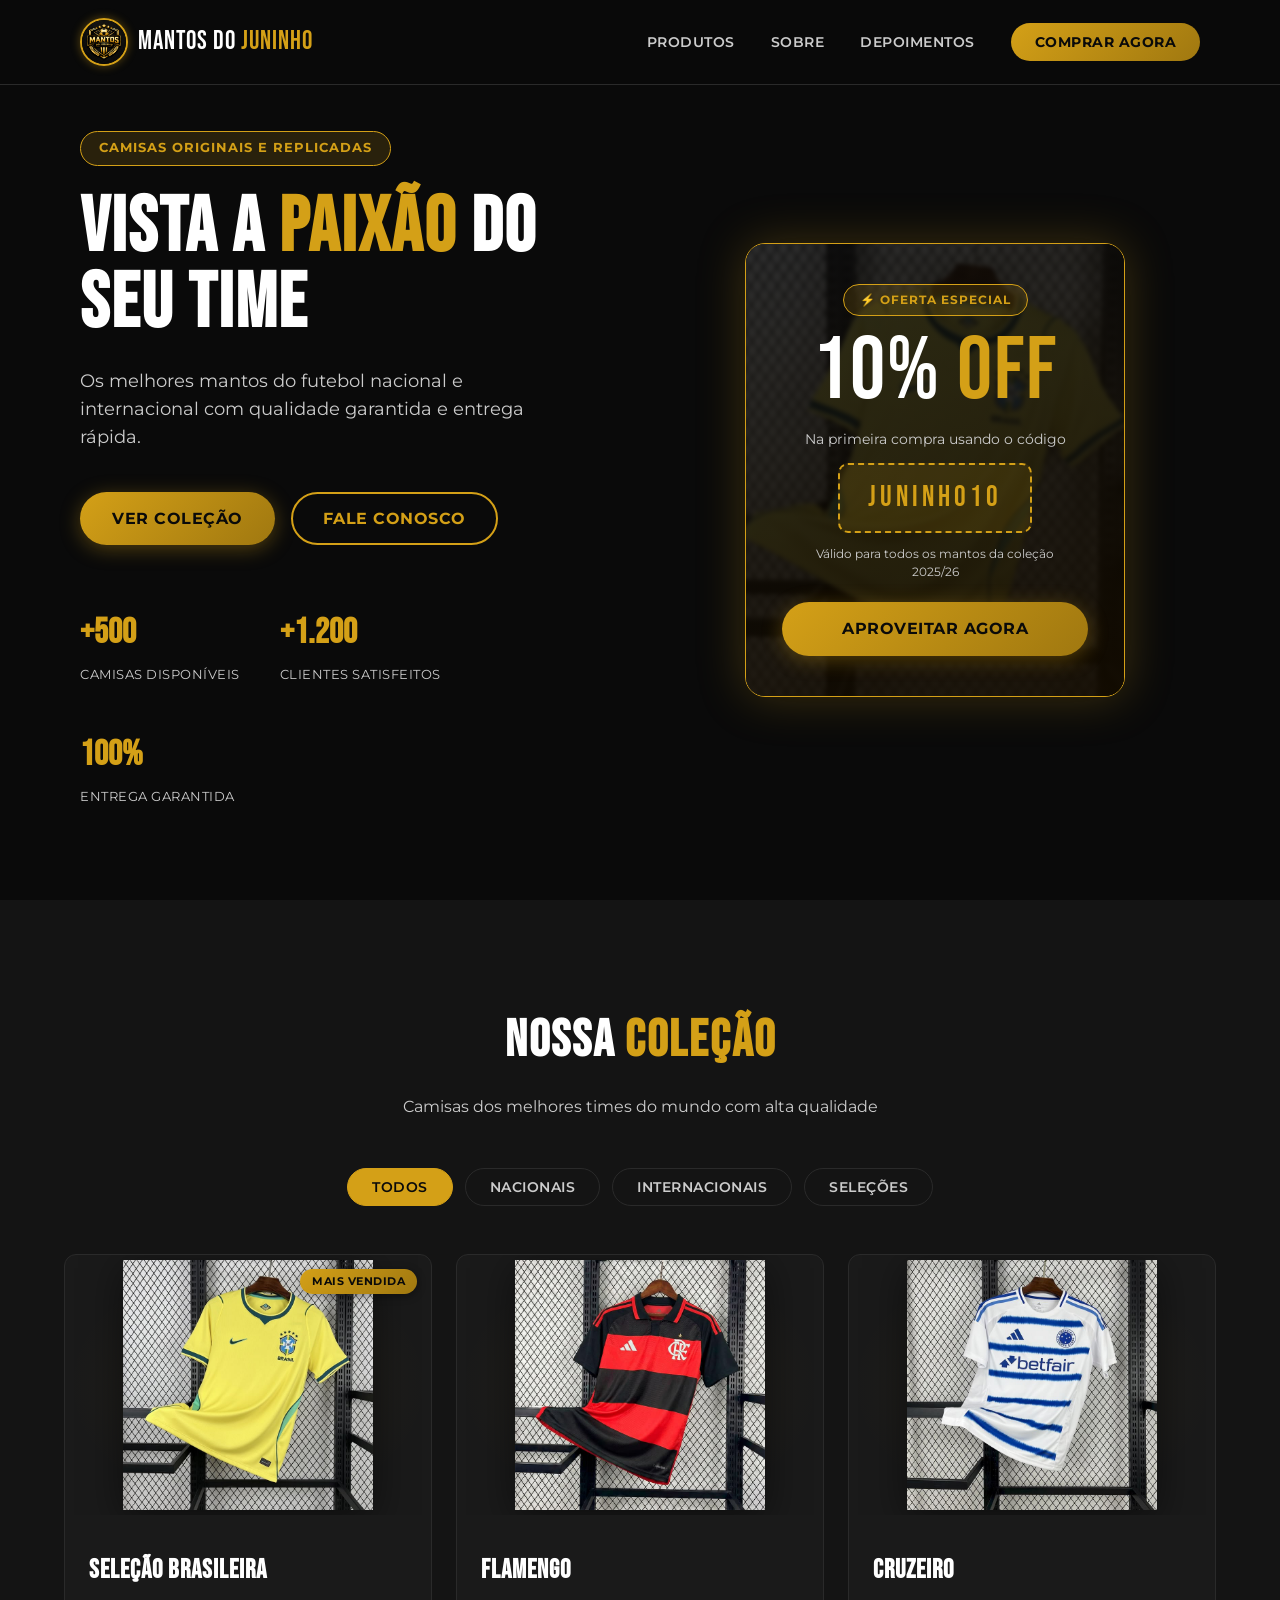
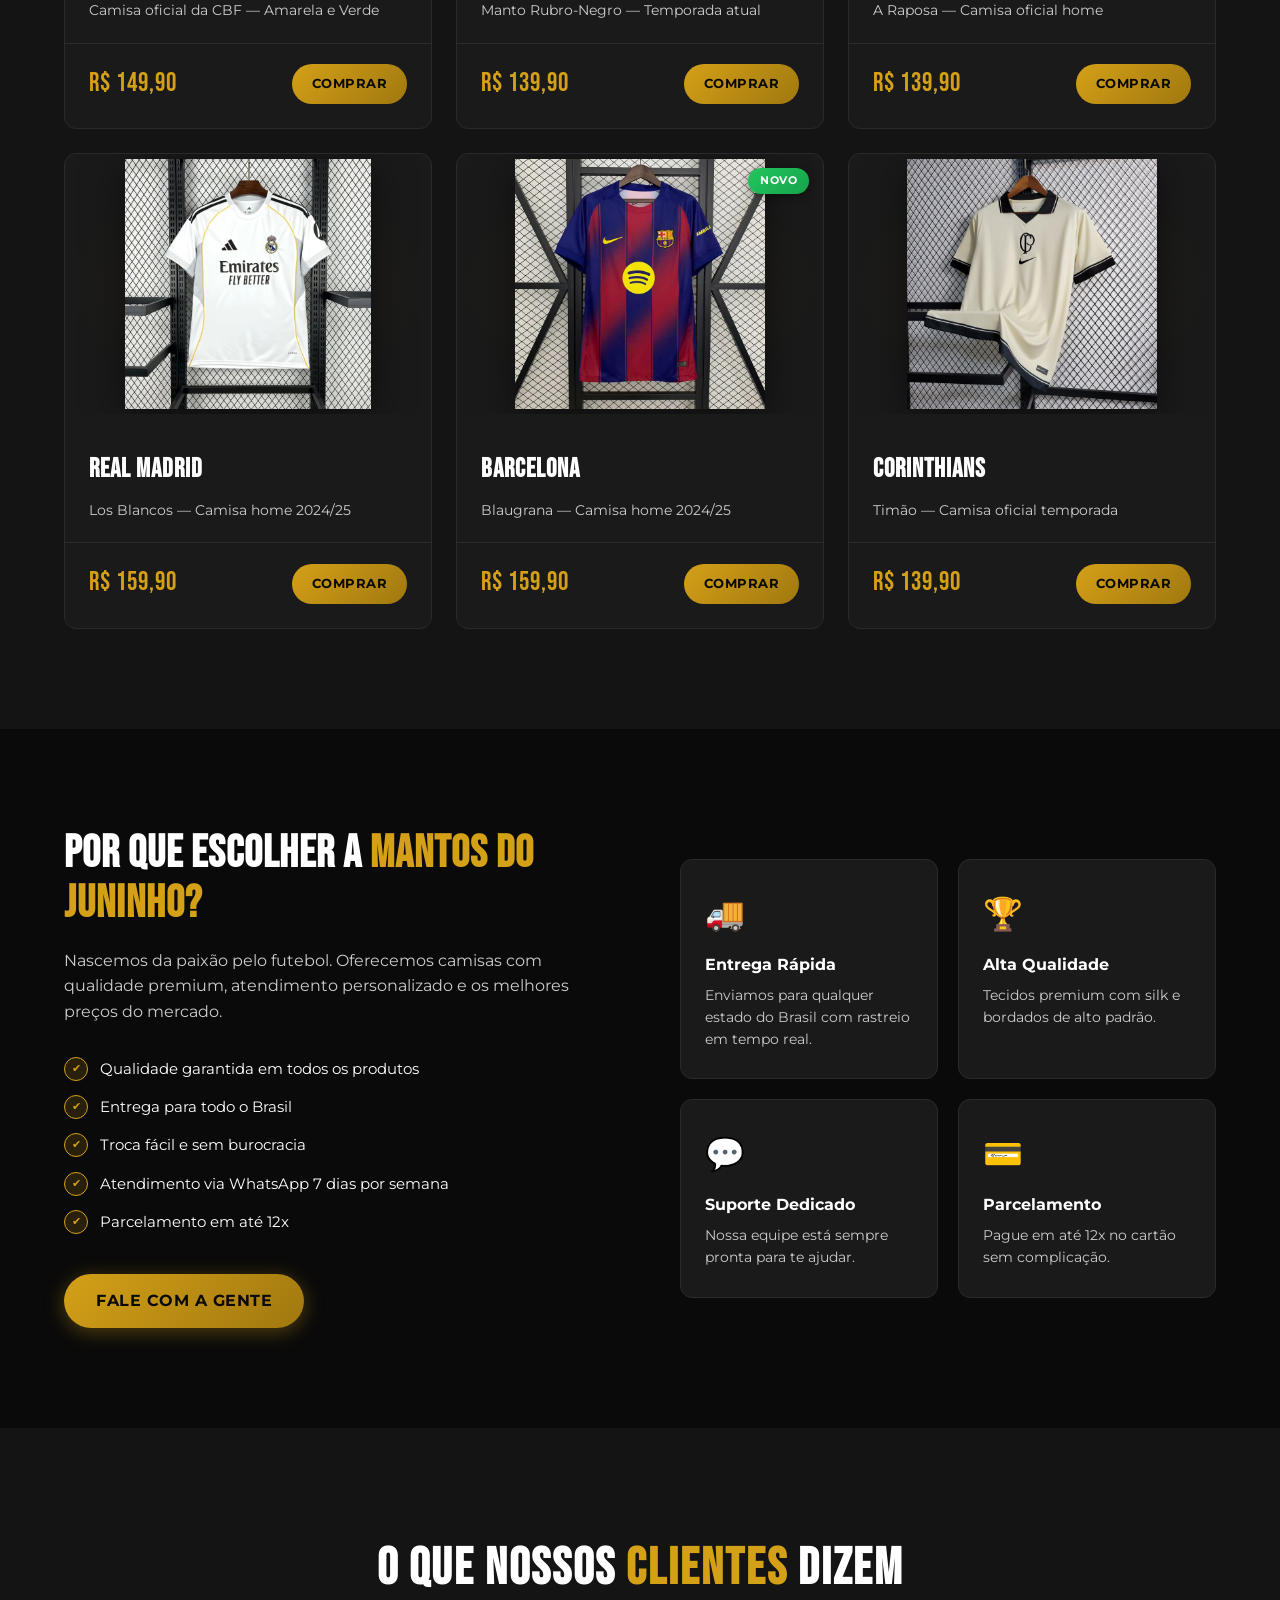
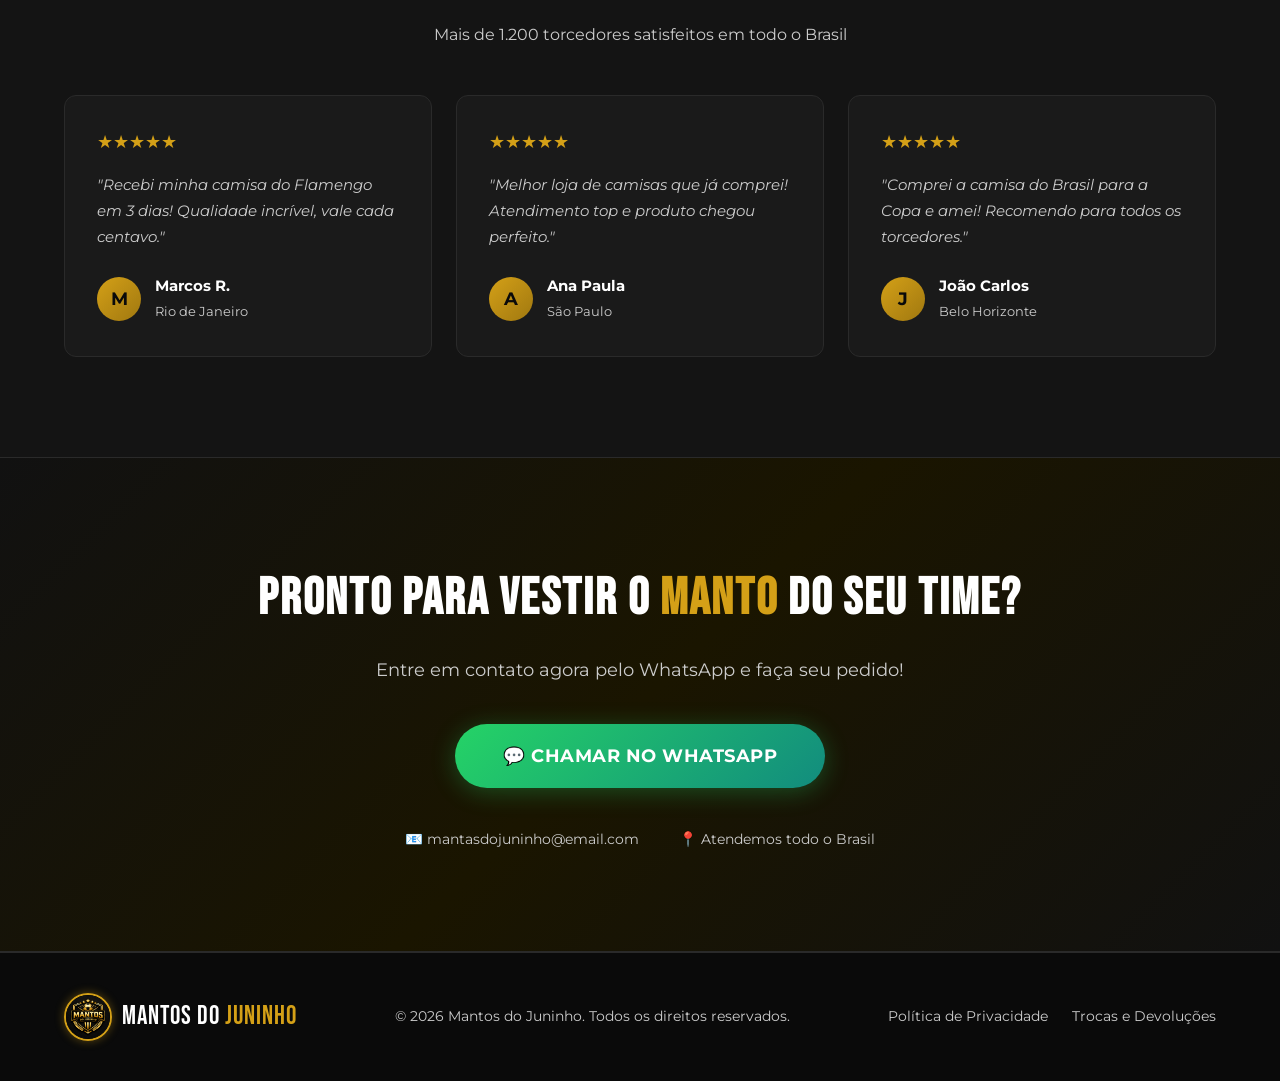
==== index.html @ 51d02c4b "Lançamento inicial — Landing page Mantos do Juninho Página completa com hero, galeria de camisas com" ====
<!DOCTYPE html>
<html lang="pt-BR">
<head>
  <meta charset="UTF-8" />
  <meta name="viewport" content="width=device-width, initial-scale=1.0" />
  <title>Mantos do Juninho | Camisas de Time</title>
  <link rel="icon" type="image/jpeg" href="logo.png" />
  <link rel="stylesheet" href="styles.css" />
  <link href="https://fonts.googleapis.com/css2?family=Bebas+Neue&family=Montserrat:wght@400;600;700&display=swap" rel="stylesheet" />
</head>
<body>

  <!-- HEADER -->
  <header>
    <nav class="navbar">
      <div class="logo">
        <img src="logo.png" alt="Mantos do Juninho" class="logo-img" />
        <span class="logo-text">Mantos do <span class="gold">Juninho</span></span>
      </div>
      <ul class="nav-links">
        <li><a href="#produtos">Produtos</a></li>
        <li><a href="#sobre">Sobre</a></li>
        <li><a href="#depoimentos">Depoimentos</a></li>
        <li><a href="#contato" class="btn-nav">Comprar Agora</a></li>
      </ul>
      <button class="menu-toggle" id="menuToggle">&#9776;</button>
    </nav>
  </header>

  <!-- HERO -->
  <section class="hero">
    <div class="hero-content">
      <p class="hero-tag">Camisas Originais e Replicadas</p>
      <h1>Vista a <span class="gold">Paixão</span> do seu Time</h1>
      <p class="hero-sub">Os melhores mantos do futebol nacional e internacional com qualidade garantida e entrega rápida.</p>
      <div class="hero-btns">
        <a href="#produtos" class="btn-primary">Ver Coleção</a>
        <a href="#contato" class="btn-secondary">Fale Conosco</a>
      </div>
      <div class="hero-stats">
        <div class="stat">
          <strong>+500</strong>
          <span>Camisas Disponíveis</span>
        </div>
        <div class="stat">
          <strong>+1.200</strong>
          <span>Clientes Satisfeitos</span>
        </div>
        <div class="stat">
          <strong>100%</strong>
          <span>Entrega Garantida</span>
        </div>
      </div>
    </div>
    <div class="hero-image">
      <div class="promo-banner">
        <div class="promo-bg" style="background-image: url('camisas/brasil.jpg');"></div>
        <div class="promo-overlay"></div>
        <div class="promo-content">
          <span class="promo-tag">⚡ Oferta Especial</span>
          <div class="promo-desconto">10% <span>OFF</span></div>
          <p class="promo-desc">Na primeira compra usando o código</p>
          <div class="promo-codigo">JUNINHO10</div>
          <p class="promo-validade">Válido para todos os mantos da coleção 2025/26</p>
          <a href="#contato" class="btn-primary promo-btn">Aproveitar Agora</a>
        </div>
      </div>
    </div>
  </section>

  <!-- PRODUTOS -->
  <section class="produtos" id="produtos">
    <div class="container">
      <div class="section-header">
        <h2>Nossa <span class="gold">Coleção</span></h2>
        <p>Camisas dos melhores times do mundo com alta qualidade</p>
      </div>
      <div class="filtros">
        <button class="filtro active" data-filtro="todos">Todos</button>
        <button class="filtro" data-filtro="nacional">Nacionais</button>
        <button class="filtro" data-filtro="internacional">Internacionais</button>
        <button class="filtro" data-filtro="selecao">Seleções</button>
      </div>
      <div class="produtos-grid">

        <div class="produto-card" data-categoria="selecao">
          <div class="produto-badge">Mais Vendida</div>
          <div class="produto-img"><img src="camisas/brasil.jpg" alt="Camisa Brasil" /></div>
          <h3>Seleção Brasileira</h3>
          <p>Camisa oficial da CBF — Amarela e Verde</p>
          <div class="produto-footer">
            <span class="preco">R$ 149,90</span>
            <a href="#contato" class="btn-comprar">Comprar</a>
          </div>
        </div>

        <div class="produto-card" data-categoria="nacional">
          <div class="produto-img"><img src="camisas/flamengo.jpg" alt="Camisa Flamengo" /></div>
          <h3>Flamengo</h3>
          <p>Manto Rubro-Negro — Temporada atual</p>
          <div class="produto-footer">
            <span class="preco">R$ 139,90</span>
            <a href="#contato" class="btn-comprar">Comprar</a>
          </div>
        </div>

        <div class="produto-card" data-categoria="nacional">
          <div class="produto-img"><img src="camisas/cruzeiro.jpg" alt="Camisa Cruzeiro" /></div>
          <h3>Cruzeiro</h3>
          <p>A Raposa — Camisa oficial home</p>
          <div class="produto-footer">
            <span class="preco">R$ 139,90</span>
            <a href="#contato" class="btn-comprar">Comprar</a>
          </div>
        </div>

        <div class="produto-card" data-categoria="internacional">
          <div class="produto-img"><img src="camisas/realmadrid.jpg" alt="Camisa Real Madrid" /></div>
          <h3>Real Madrid</h3>
          <p>Los Blancos — Camisa home 2024/25</p>
          <div class="produto-footer">
            <span class="preco">R$ 159,90</span>
            <a href="#contato" class="btn-comprar">Comprar</a>
          </div>
        </div>

        <div class="produto-card" data-categoria="internacional">
          <div class="produto-badge novo">Novo</div>
          <div class="produto-img"><img src="camisas/barcelona.jpg" alt="Camisa Barcelona" /></div>
          <h3>Barcelona</h3>
          <p>Blaugrana — Camisa home 2024/25</p>
          <div class="produto-footer">
            <span class="preco">R$ 159,90</span>
            <a href="#contato" class="btn-comprar">Comprar</a>
          </div>
        </div>

        <div class="produto-card" data-categoria="nacional">
          <div class="produto-img"><img src="camisas/corinthians.jpg" alt="Camisa Corinthians" /></div>
          <h3>Corinthians</h3>
          <p>Timão — Camisa oficial temporada</p>
          <div class="produto-footer">
            <span class="preco">R$ 139,90</span>
            <a href="#contato" class="btn-comprar">Comprar</a>
          </div>
        </div>

      </div>
    </div>
  </section>

  <!-- SOBRE -->
  <section class="sobre" id="sobre">
    <div class="container sobre-grid">
      <div class="sobre-texto">
        <h2>Por que escolher a <span class="gold">Mantos do Juninho?</span></h2>
        <p>Nascemos da paixão pelo futebol. Oferecemos camisas com qualidade premium, atendimento personalizado e os melhores preços do mercado.</p>
        <ul class="beneficios">
          <li><span class="check">✔</span> Qualidade garantida em todos os produtos</li>
          <li><span class="check">✔</span> Entrega para todo o Brasil</li>
          <li><span class="check">✔</span> Troca fácil e sem burocracia</li>
          <li><span class="check">✔</span> Atendimento via WhatsApp 7 dias por semana</li>
          <li><span class="check">✔</span> Parcelamento em até 12x</li>
        </ul>
        <a href="#contato" class="btn-primary">Fale com a gente</a>
      </div>
      <div class="sobre-cards">
        <div class="info-card">
          <div class="info-icon">🚚</div>
          <h4>Entrega Rápida</h4>
          <p>Enviamos para qualquer estado do Brasil com rastreio em tempo real.</p>
        </div>
        <div class="info-card">
          <div class="info-icon">🏆</div>
          <h4>Alta Qualidade</h4>
          <p>Tecidos premium com silk e bordados de alto padrão.</p>
        </div>
        <div class="info-card">
          <div class="info-icon">💬</div>
          <h4>Suporte Dedicado</h4>
          <p>Nossa equipe está sempre pronta para te ajudar.</p>
        </div>
        <div class="info-card">
          <div class="info-icon">💳</div>
          <h4>Parcelamento</h4>
          <p>Pague em até 12x no cartão sem complicação.</p>
        </div>
      </div>
    </div>
  </section>

  <!-- DEPOIMENTOS -->
  <section class="depoimentos" id="depoimentos">
    <div class="container">
      <div class="section-header">
        <h2>O que nossos <span class="gold">Clientes</span> dizem</h2>
        <p>Mais de 1.200 torcedores satisfeitos em todo o Brasil</p>
      </div>
      <div class="depoimentos-grid">
        <div class="depo-card">
          <div class="stars">★★★★★</div>
          <p>"Recebi minha camisa do Flamengo em 3 dias! Qualidade incrível, vale cada centavo."</p>
          <div class="depo-autor">
            <div class="avatar">M</div>
            <div>
              <strong>Marcos R.</strong>
              <span>Rio de Janeiro</span>
            </div>
          </div>
        </div>
        <div class="depo-card">
          <div class="stars">★★★★★</div>
          <p>"Melhor loja de camisas que já comprei! Atendimento top e produto chegou perfeito."</p>
          <div class="depo-autor">
            <div class="avatar">A</div>
            <div>
              <strong>Ana Paula</strong>
              <span>São Paulo</span>
            </div>
          </div>
        </div>
        <div class="depo-card">
          <div class="stars">★★★★★</div>
          <p>"Comprei a camisa do Brasil para a Copa e amei! Recomendo para todos os torcedores."</p>
          <div class="depo-autor">
            <div class="avatar">J</div>
            <div>
              <strong>João Carlos</strong>
              <span>Belo Horizonte</span>
            </div>
          </div>
        </div>
      </div>
    </div>
  </section>

  <!-- CONTATO / CTA -->
  <section class="contato" id="contato">
    <div class="container contato-inner">
      <h2>Pronto para vestir o <span class="gold">manto</span> do seu time?</h2>
      <p>Entre em contato agora pelo WhatsApp e faça seu pedido!</p>
      <a href="https://wa.me/5500000000000?text=Olá,%20gostaria%20de%20comprar%20uma%20camisa!" class="btn-whatsapp" target="_blank">
        💬 Chamar no WhatsApp
      </a>
      <div class="contato-info">
        <span>📧 mantasdojuninho@email.com</span>
        <span>📍 Atendemos todo o Brasil</span>
      </div>
    </div>
  </section>

  <!-- FOOTER -->
  <footer>
    <div class="container footer-inner">
      <div class="logo">
        <img src="logo.png" alt="Mantos do Juninho" class="logo-img" />
        <span class="logo-text">Mantos do <span class="gold">Juninho</span></span>
      </div>
      <p class="footer-copy">© 2026 Mantos do Juninho. Todos os direitos reservados.</p>
      <div class="footer-links">
        <a href="#">Política de Privacidade</a>
        <a href="#">Trocas e Devoluções</a>
      </div>
    </div>
  </footer>

  <script src="script.js"></script>
</body>
</html>
---- styles.css ----
/* ===== RESET & BASE ===== */
*, *::before, *::after { box-sizing: border-box; margin: 0; padding: 0; }

:root {
  --gold: #D4A017;
  --gold-light: #F0C040;
  --gold-dark: #A07810;
  --black: #0a0a0a;
  --black-soft: #141414;
  --black-card: #1a1a1a;
  --black-border: #2a2a2a;
  --white: #ffffff;
  --white-muted: #cccccc;
  --font-title: 'Bebas Neue', sans-serif;
  --font-body: 'Montserrat', sans-serif;
  --radius: 12px;
  --transition: 0.3s ease;
}

html { scroll-behavior: smooth; }

body {
  background-color: var(--black);
  color: var(--white);
  font-family: var(--font-body);
  line-height: 1.6;
}

a { text-decoration: none; color: inherit; }
ul { list-style: none; }
.gold { color: var(--gold); }
.container { max-width: 1200px; margin: 0 auto; padding: 0 24px; }

/* ===== BUTTONS ===== */
.btn-primary {
  display: inline-block;
  background: linear-gradient(135deg, var(--gold), var(--gold-dark));
  color: var(--black);
  font-weight: 700;
  padding: 14px 32px;
  border-radius: 50px;
  font-size: 1rem;
  transition: var(--transition);
  box-shadow: 0 4px 20px rgba(212, 160, 23, 0.35);
  text-transform: uppercase;
  letter-spacing: 0.5px;
}
.btn-primary:hover {
  background: linear-gradient(135deg, var(--gold-light), var(--gold));
  transform: translateY(-2px);
  box-shadow: 0 6px 28px rgba(212, 160, 23, 0.5);
}

.btn-secondary {
  display: inline-block;
  border: 2px solid var(--gold);
  color: var(--gold);
  font-weight: 700;
  padding: 12px 30px;
  border-radius: 50px;
  font-size: 1rem;
  transition: var(--transition);
  text-transform: uppercase;
  letter-spacing: 0.5px;
}
.btn-secondary:hover {
  background: var(--gold);
  color: var(--black);
  transform: translateY(-2px);
}

/* ===== NAVBAR ===== */
header {
  position: fixed;
  top: 0; left: 0; right: 0;
  z-index: 999;
  background: rgba(10, 10, 10, 0.95);
  border-bottom: 1px solid var(--black-border);
  backdrop-filter: blur(10px);
}

.navbar {
  display: flex;
  align-items: center;
  justify-content: space-between;
  padding: 18px 40px;
  max-width: 1200px;
  margin: 0 auto;
}

.logo {
  display: flex;
  align-items: center;
  gap: 10px;
  font-family: var(--font-title);
  font-size: 1.6rem;
  letter-spacing: 1px;
}
.logo-icon { font-size: 1.8rem; }

.logo-img {
  width: 48px;
  height: 48px;
  border-radius: 50%;
  object-fit: cover;
  border: 2px solid var(--gold);
  box-shadow: 0 0 10px rgba(212,160,23,0.4);
}

.nav-links {
  display: flex;
  align-items: center;
  gap: 36px;
}
.nav-links a {
  color: var(--white-muted);
  font-size: 0.9rem;
  font-weight: 600;
  transition: color var(--transition);
  text-transform: uppercase;
  letter-spacing: 0.5px;
}
.nav-links a:hover { color: var(--gold); }

.btn-nav {
  background: linear-gradient(135deg, var(--gold), var(--gold-dark)) !important;
  color: var(--black) !important;
  padding: 10px 24px;
  border-radius: 50px;
  font-weight: 700 !important;
  transition: var(--transition) !important;
}
.btn-nav:hover {
  transform: translateY(-2px);
  box-shadow: 0 4px 16px rgba(212,160,23,0.4);
}

.menu-toggle {
  display: none;
  background: none;
  border: none;
  color: var(--gold);
  font-size: 1.8rem;
  cursor: pointer;
}

/* ===== HERO ===== */
.hero {
  min-height: 100vh;
  display: flex;
  align-items: center;
  padding: 120px 40px 80px;
  max-width: 1200px;
  margin: 0 auto;
  gap: 60px;
}

.hero-content { flex: 1; }

.hero-tag {
  display: inline-block;
  background: rgba(212, 160, 23, 0.15);
  border: 1px solid var(--gold);
  color: var(--gold);
  font-size: 0.8rem;
  font-weight: 700;
  padding: 6px 18px;
  border-radius: 50px;
  text-transform: uppercase;
  letter-spacing: 1px;
  margin-bottom: 24px;
}

.hero-content h1 {
  font-family: var(--font-title);
  font-size: clamp(3rem, 6vw, 5.5rem);
  line-height: 1;
  letter-spacing: 2px;
  margin-bottom: 24px;
}

.hero-sub {
  color: var(--white-muted);
  font-size: 1.1rem;
  max-width: 480px;
  margin-bottom: 40px;
}

.hero-btns {
  display: flex;
  gap: 16px;
  flex-wrap: wrap;
  margin-bottom: 60px;
}

.hero-stats {
  display: flex;
  gap: 40px;
  flex-wrap: wrap;
}
.stat strong {
  display: block;
  font-family: var(--font-title);
  font-size: 2.2rem;
  color: var(--gold);
}
.stat span {
  font-size: 0.8rem;
  color: var(--white-muted);
  text-transform: uppercase;
  letter-spacing: 0.5px;
}

.hero-image {
  flex: 1;
  display: flex;
  justify-content: center;
  align-items: center;
}

.jersey-showcase {
  position: relative;
  width: 320px;
  height: 320px;
}

.jersey-card {
  position: absolute;
  background: var(--black-card);
  border: 1px solid var(--black-border);
  border-radius: var(--radius);
  padding: 40px 32px;
  text-align: center;
  transition: var(--transition);
}
.jersey-card.featured {
  width: 100%;
  border-color: var(--gold);
  box-shadow: 0 0 40px rgba(212, 160, 23, 0.2), inset 0 0 40px rgba(212,160,23,0.03);
  padding: 20px 20px 28px;
}
.jersey-card.featured:hover {
  transform: translateY(-6px);
  box-shadow: 0 0 60px rgba(212, 160, 23, 0.35);
}

.jersey-icon { font-size: 6rem; margin-bottom: 16px; }

.hero-jersey-img {
  width: 100%;
  height: 220px;
  object-fit: cover;
  object-position: top;
  border-radius: 8px;
  margin-bottom: 16px;
  filter: drop-shadow(0 8px 24px rgba(0,0,0,0.5));
  transition: transform 0.3s ease;
}
.jersey-card.featured:hover .hero-jersey-img {
  transform: scale(1.04) translateY(-4px);
}
.jersey-label {
  font-weight: 700;
  font-size: 1.1rem;
  margin-bottom: 10px;
}
.jersey-price {
  font-family: var(--font-title);
  font-size: 1.8rem;
  color: var(--gold);
  letter-spacing: 1px;
}

/* ===== PROMO BANNER ===== */
.promo-banner {
  position: relative;
  width: 380px;
  border-radius: 20px;
  overflow: hidden;
  border: 1px solid var(--gold);
  box-shadow: 0 0 48px rgba(212,160,23,0.25);
}

.promo-bg {
  position: absolute;
  inset: 0;
  background-size: cover;
  background-position: center top;
  filter: blur(2px) brightness(0.35);
  transform: scale(1.05);
}

.promo-overlay {
  position: absolute;
  inset: 0;
  background: linear-gradient(160deg, rgba(10,10,10,0.5) 0%, rgba(20,12,0,0.85) 100%);
}

.promo-content {
  position: relative;
  z-index: 1;
  padding: 40px 36px;
  text-align: center;
  display: flex;
  flex-direction: column;
  align-items: center;
  gap: 12px;
}

.promo-tag {
  display: inline-block;
  background: rgba(212,160,23,0.15);
  border: 1px solid var(--gold);
  color: var(--gold);
  font-size: 0.75rem;
  font-weight: 700;
  padding: 5px 16px;
  border-radius: 50px;
  text-transform: uppercase;
  letter-spacing: 1px;
}

.promo-desconto {
  font-family: var(--font-title);
  font-size: 5.5rem;
  line-height: 1;
  color: white;
  letter-spacing: 2px;
}
.promo-desconto span {
  color: var(--gold);
}

.promo-desc {
  color: var(--white-muted);
  font-size: 0.9rem;
  margin: 0;
}

.promo-codigo {
  background: rgba(212,160,23,0.12);
  border: 2px dashed var(--gold);
  color: var(--gold);
  font-family: var(--font-title);
  font-size: 1.8rem;
  letter-spacing: 4px;
  padding: 10px 28px;
  border-radius: 10px;
}

.promo-validade {
  color: var(--white-muted);
  font-size: 0.78rem;
  margin: 0;
  max-width: 260px;
  line-height: 1.5;
}

.promo-btn {
  margin-top: 8px;
  width: 100%;
  text-align: center;
}

@media (max-width: 900px) {
  .promo-banner { width: 100%; max-width: 420px; }
}

/* ===== SECTION HEADER ===== */
.section-header {
  text-align: center;
  margin-bottom: 48px;
}
.section-header h2 {
  font-family: var(--font-title);
  font-size: clamp(2.2rem, 4vw, 3.5rem);
  letter-spacing: 2px;
  margin-bottom: 12px;
}
.section-header p {
  color: var(--white-muted);
  font-size: 1rem;
}

/* ===== PRODUTOS ===== */
.produtos {
  padding: 100px 0;
  background: var(--black-soft);
}

.filtros {
  display: flex;
  justify-content: center;
  gap: 12px;
  flex-wrap: wrap;
  margin-bottom: 48px;
}

.filtro {
  background: transparent;
  border: 1px solid var(--black-border);
  color: var(--white-muted);
  padding: 10px 24px;
  border-radius: 50px;
  cursor: pointer;
  font-family: var(--font-body);
  font-size: 0.85rem;
  font-weight: 600;
  transition: var(--transition);
  text-transform: uppercase;
  letter-spacing: 0.5px;
}
.filtro:hover, .filtro.active {
  background: var(--gold);
  border-color: var(--gold);
  color: var(--black);
}

.produtos-grid {
  display: grid;
  grid-template-columns: repeat(auto-fill, minmax(300px, 1fr));
  gap: 24px;
}

.produto-card {
  background: var(--black-card);
  border: 1px solid var(--black-border);
  border-radius: var(--radius);
  padding: 0 0 24px;
  position: relative;
  transition: var(--transition);
  overflow: hidden;
}
.produto-card::before {
  content: '';
  position: absolute;
  top: 0; left: 0; right: 0;
  height: 3px;
  background: linear-gradient(90deg, var(--gold), var(--gold-dark));
  opacity: 0;
  transition: var(--transition);
}
.produto-card:hover {
  border-color: var(--gold);
  transform: translateY(-6px);
  box-shadow: 0 12px 40px rgba(212,160,23,0.15);
}
.produto-card:hover::before { opacity: 1; }

.produto-badge {
  position: absolute;
  top: 14px; right: 14px;
  background: linear-gradient(135deg, var(--gold), var(--gold-dark));
  color: var(--black);
  font-size: 0.7rem;
  font-weight: 700;
  padding: 4px 12px;
  border-radius: 50px;
  text-transform: uppercase;
  letter-spacing: 0.5px;
  z-index: 2;
  box-shadow: 0 2px 8px rgba(0,0,0,0.4);
}
.produto-badge.novo { background: linear-gradient(135deg, #22c55e, #16a34a); color: white; }

.produto-img {
  font-size: 4rem;
  margin: 0 0 20px 0;
  text-align: center;
  height: 260px;
  display: flex;
  align-items: center;
  justify-content: center;
  overflow: hidden;
  background: radial-gradient(ellipse at center, rgba(212,160,23,0.06) 0%, transparent 70%);
  border-radius: var(--radius) var(--radius) 0 0;
}
.produto-img img {
  height: 250px;
  width: 100%;
  object-fit: contain;
  object-position: center;
  filter: drop-shadow(0 8px 20px rgba(0,0,0,0.5));
  transition: transform 0.3s ease;
}
.produto-card:hover .produto-img img {
  transform: scale(1.08) translateY(-4px);
}

.produto-card h3 {
  font-family: var(--font-title);
  font-size: 1.6rem;
  letter-spacing: 1px;
  margin-bottom: 8px;
  padding: 16px 24px 0;
}

.produto-card p {
  color: var(--white-muted);
  font-size: 0.9rem;
  margin-bottom: 20px;
  padding: 0 24px;
}

.produto-footer {
  display: flex;
  align-items: center;
  justify-content: space-between;
  border-top: 1px solid var(--black-border);
  padding: 20px 24px 0;
}

.preco {
  font-family: var(--font-title);
  font-size: 1.6rem;
  color: var(--gold);
  letter-spacing: 1px;
}

.btn-comprar {
  background: linear-gradient(135deg, var(--gold), var(--gold-dark));
  color: var(--black);
  font-weight: 700;
  font-size: 0.8rem;
  padding: 10px 20px;
  border-radius: 50px;
  transition: var(--transition);
  text-transform: uppercase;
  letter-spacing: 0.5px;
}
.btn-comprar:hover {
  transform: scale(1.05);
  box-shadow: 0 4px 16px rgba(212,160,23,0.4);
}

/* ===== SOBRE ===== */
.sobre {
  padding: 100px 0;
}

.sobre-grid {
  display: grid;
  grid-template-columns: 1fr 1fr;
  gap: 80px;
  align-items: center;
}

.sobre-texto h2 {
  font-family: var(--font-title);
  font-size: clamp(2rem, 3.5vw, 3rem);
  letter-spacing: 1px;
  margin-bottom: 20px;
  line-height: 1.1;
}

.sobre-texto > p {
  color: var(--white-muted);
  margin-bottom: 32px;
  font-size: 1rem;
}

.beneficios {
  margin-bottom: 40px;
  display: flex;
  flex-direction: column;
  gap: 14px;
}
.beneficios li {
  display: flex;
  align-items: center;
  gap: 12px;
  font-size: 0.95rem;
}
.check {
  display: inline-flex;
  align-items: center;
  justify-content: center;
  width: 24px;
  height: 24px;
  background: rgba(212,160,23,0.15);
  border: 1px solid var(--gold);
  border-radius: 50%;
  color: var(--gold);
  font-size: 0.7rem;
  flex-shrink: 0;
}

.sobre-cards {
  display: grid;
  grid-template-columns: 1fr 1fr;
  gap: 20px;
}

.info-card {
  background: var(--black-card);
  border: 1px solid var(--black-border);
  border-radius: var(--radius);
  padding: 28px 24px;
  transition: var(--transition);
}
.info-card:hover {
  border-color: var(--gold);
  transform: translateY(-4px);
}
.info-icon { font-size: 2rem; margin-bottom: 12px; }
.info-card h4 {
  font-size: 1rem;
  font-weight: 700;
  margin-bottom: 8px;
}
.info-card p { color: var(--white-muted); font-size: 0.85rem; }

/* ===== DEPOIMENTOS ===== */
.depoimentos {
  padding: 100px 0;
  background: var(--black-soft);
}

.depoimentos-grid {
  display: grid;
  grid-template-columns: repeat(auto-fill, minmax(300px, 1fr));
  gap: 24px;
}

.depo-card {
  background: var(--black-card);
  border: 1px solid var(--black-border);
  border-radius: var(--radius);
  padding: 32px;
  transition: var(--transition);
}
.depo-card:hover {
  border-color: var(--gold);
  transform: translateY(-4px);
  box-shadow: 0 8px 30px rgba(212,160,23,0.1);
}
.stars { color: var(--gold); font-size: 1.1rem; margin-bottom: 16px; }

.depo-card p {
  color: var(--white-muted);
  font-size: 0.95rem;
  font-style: italic;
  margin-bottom: 24px;
  line-height: 1.7;
}

.depo-autor {
  display: flex;
  align-items: center;
  gap: 14px;
}
.avatar {
  width: 44px;
  height: 44px;
  border-radius: 50%;
  background: linear-gradient(135deg, var(--gold), var(--gold-dark));
  color: var(--black);
  font-weight: 700;
  font-size: 1.1rem;
  display: flex;
  align-items: center;
  justify-content: center;
}
.depo-autor strong { display: block; font-size: 0.95rem; }
.depo-autor span { font-size: 0.8rem; color: var(--white-muted); }

/* ===== CONTATO ===== */
.contato {
  padding: 100px 0;
  background: linear-gradient(135deg, #111 0%, #1a1500 50%, #111 100%);
  text-align: center;
  border-top: 1px solid var(--black-border);
  border-bottom: 1px solid var(--black-border);
}

.contato-inner h2 {
  font-family: var(--font-title);
  font-size: clamp(2.2rem, 4vw, 3.5rem);
  letter-spacing: 2px;
  margin-bottom: 16px;
}

.contato-inner > p {
  color: var(--white-muted);
  font-size: 1.1rem;
  margin-bottom: 40px;
}

.btn-whatsapp {
  display: inline-block;
  background: linear-gradient(135deg, #25D366, #128C7E);
  color: white;
  font-weight: 700;
  font-size: 1.1rem;
  padding: 18px 48px;
  border-radius: 50px;
  transition: var(--transition);
  box-shadow: 0 4px 24px rgba(37, 211, 102, 0.3);
  margin-bottom: 40px;
  text-transform: uppercase;
  letter-spacing: 0.5px;
}
.btn-whatsapp:hover {
  transform: translateY(-3px);
  box-shadow: 0 8px 32px rgba(37, 211, 102, 0.45);
}

.contato-info {
  display: flex;
  justify-content: center;
  gap: 40px;
  flex-wrap: wrap;
  color: var(--white-muted);
  font-size: 0.9rem;
}

/* ===== FOOTER ===== */
footer {
  background: var(--black);
  border-top: 1px solid var(--black-border);
  padding: 40px 0;
}

.footer-inner {
  display: flex;
  align-items: center;
  justify-content: space-between;
  flex-wrap: wrap;
  gap: 20px;
}

.footer-copy { color: var(--white-muted); font-size: 0.85rem; }

.footer-links {
  display: flex;
  gap: 24px;
}
.footer-links a {
  color: var(--white-muted);
  font-size: 0.85rem;
  transition: color var(--transition);
}
.footer-links a:hover { color: var(--gold); }

/* ===== RESPONSIVE ===== */
@media (max-width: 900px) {
  .hero {
    flex-direction: column;
    padding: 120px 24px 60px;
    text-align: center;
  }
  .hero-sub { margin: 0 auto 40px; }
  .hero-btns { justify-content: center; }
  .hero-stats { justify-content: center; }
  .hero-image { width: 100%; }
  .jersey-showcase { width: 260px; height: 260px; }

  .sobre-grid { grid-template-columns: 1fr; gap: 48px; }

  .nav-links {
    display: none;
    position: absolute;
    top: 70px; left: 0; right: 0;
    background: var(--black-soft);
    border-bottom: 1px solid var(--black-border);
    flex-direction: column;
    padding: 24px;
    gap: 20px;
  }
  .nav-links.open { display: flex; }
  .menu-toggle { display: block; }

  .footer-inner { flex-direction: column; text-align: center; }
  .footer-links { justify-content: center; }
}

@media (max-width: 600px) {
  .navbar { padding: 16px 20px; }
  .sobre-cards { grid-template-columns: 1fr; }
  .contato-info { flex-direction: column; gap: 16px; }
}

/* ===== HIDDEN FILTER ===== */
.produto-card.hidden { display: none; }

/* ===== GOLD GLOW SCROLL ANIMATIONS ===== */
@keyframes fadeUp {
  from { opacity: 0; transform: translateY(30px); }
  to { opacity: 1; transform: translateY(0); }
}
.animate { animation: fadeUp 0.6s ease forwards; }
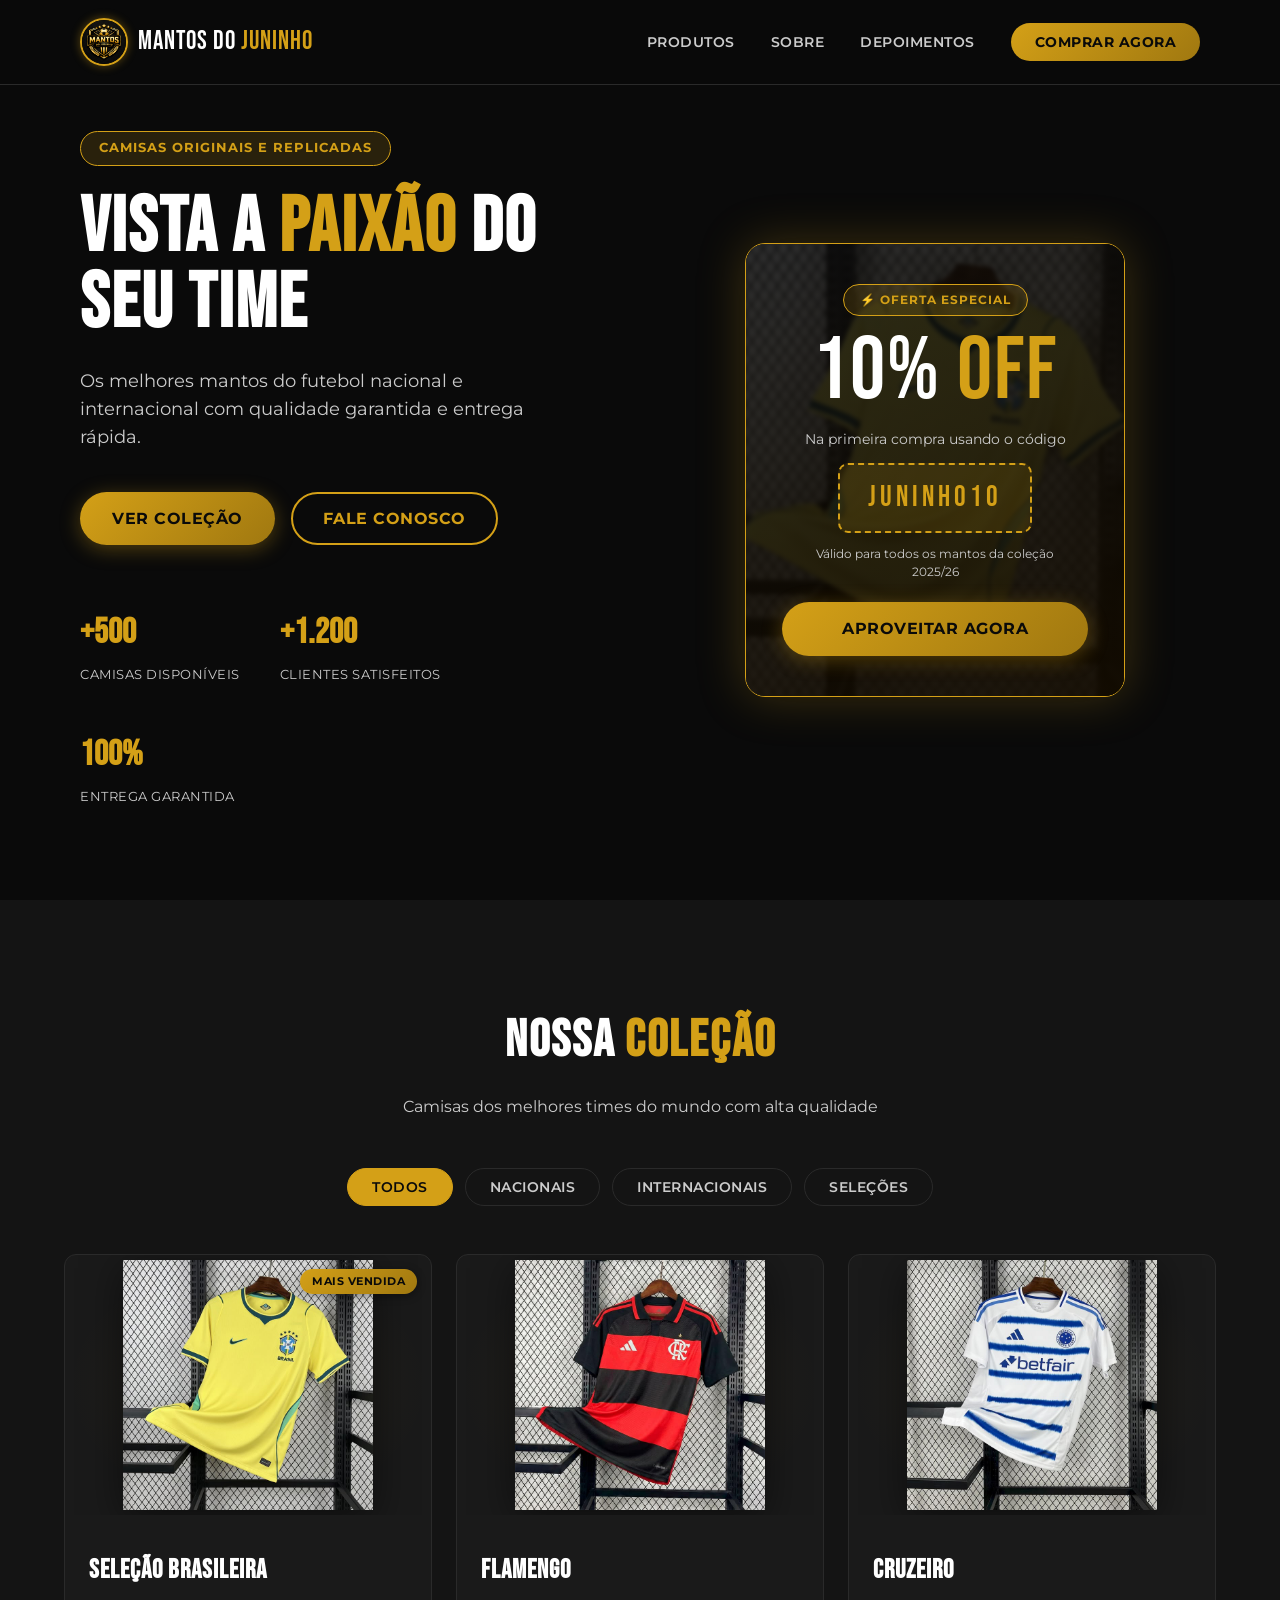
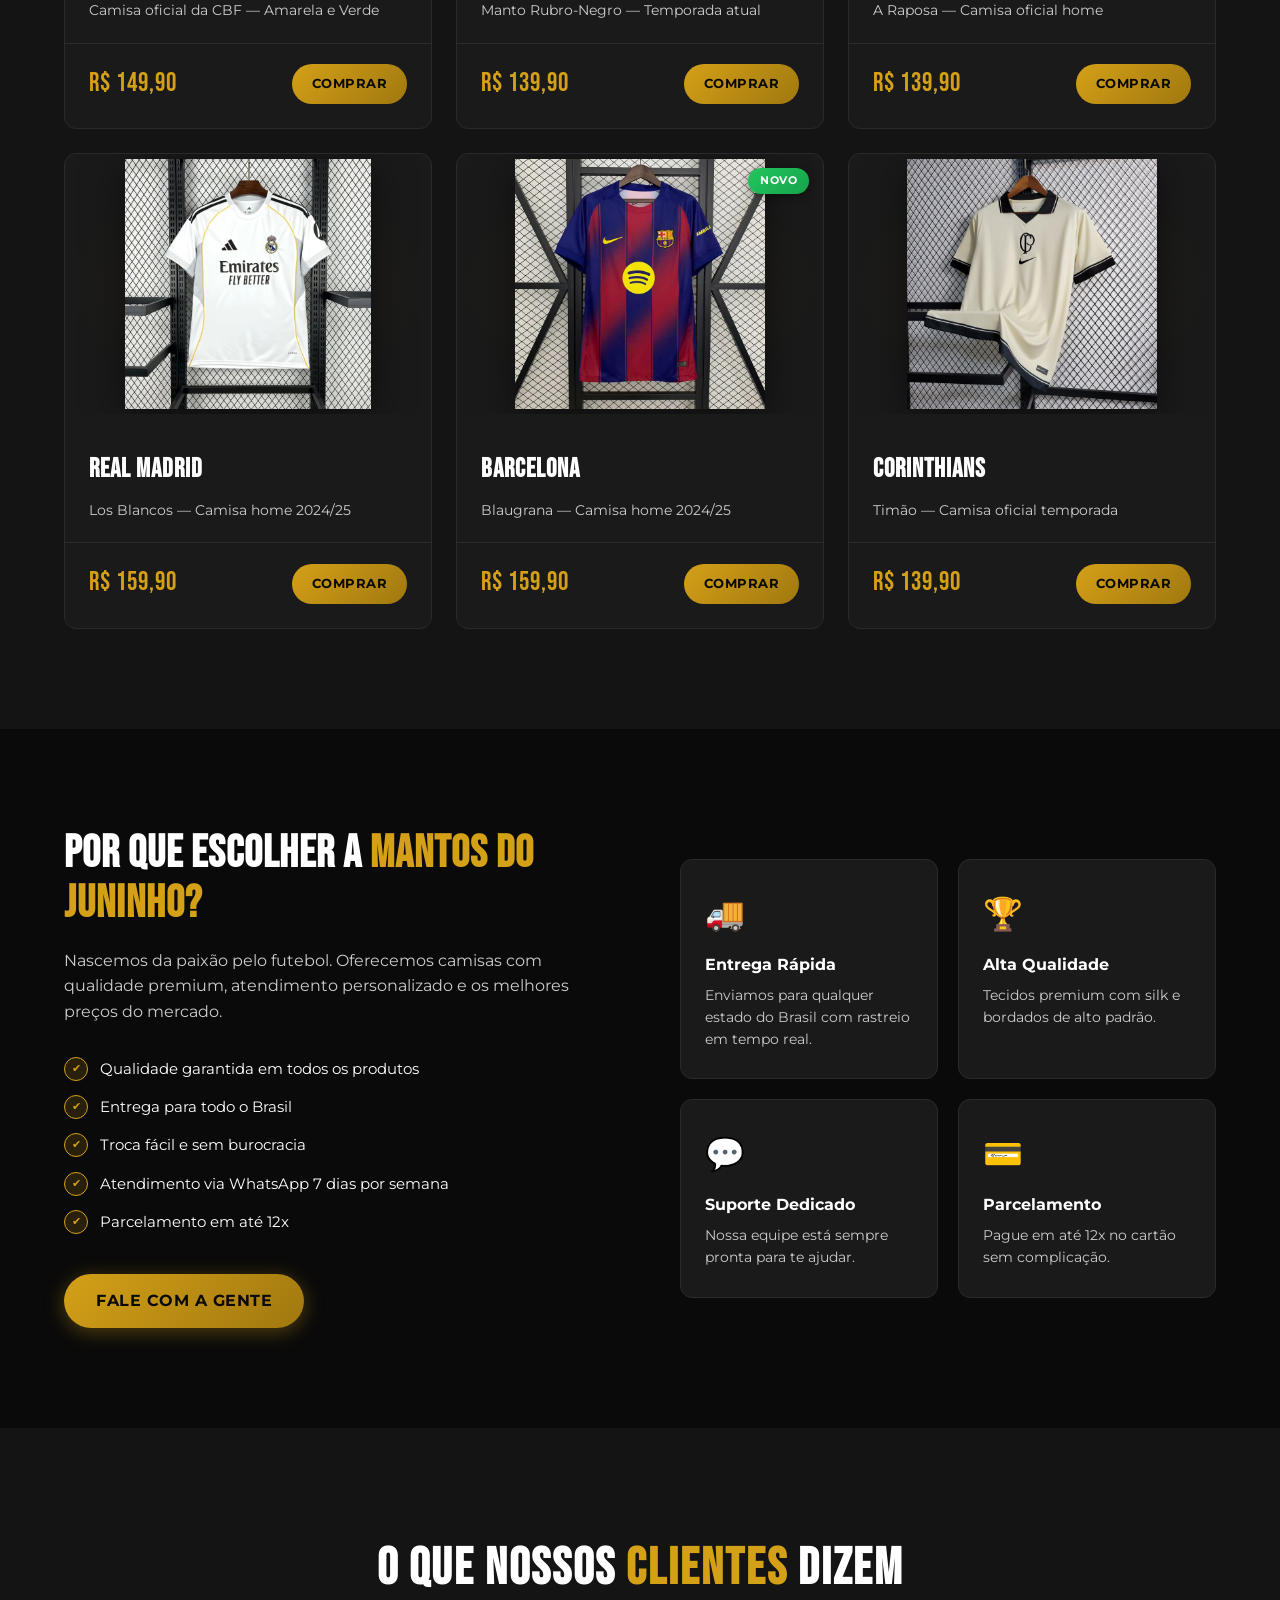
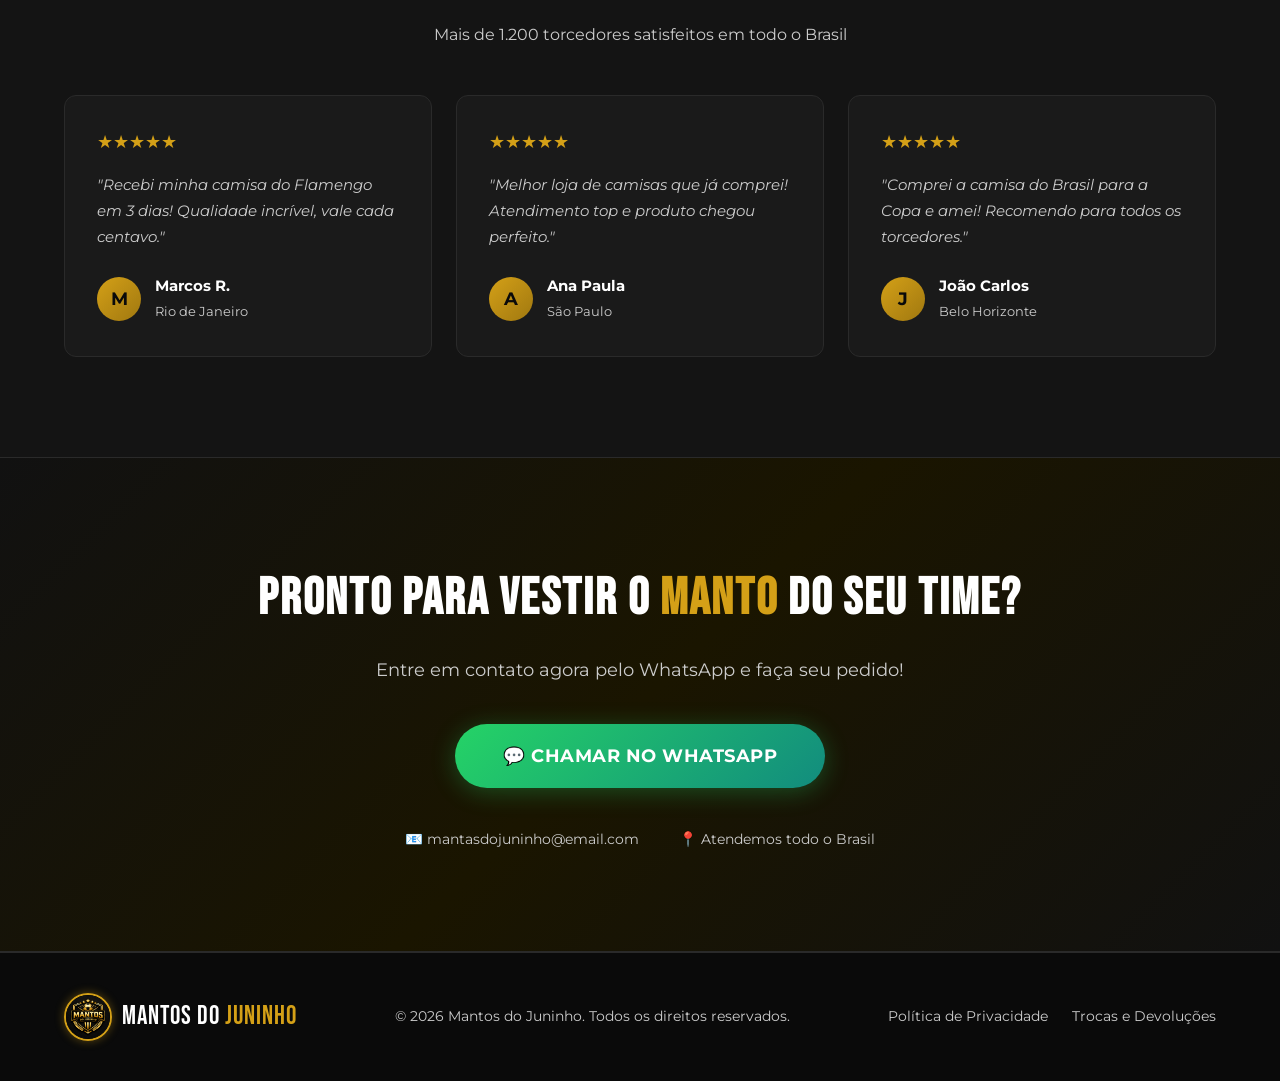
==== commit e6425c01: "Adicionar painel admin e carregar produtos dinamicamente - Cria admin.html com painel protegido por " ====
--- a/index.html
+++ b/index.html
@@ -81,70 +81,8 @@
         <button class="filtro" data-filtro="internacional">Internacionais</button>
         <button class="filtro" data-filtro="selecao">Seleções</button>
       </div>
-      <div class="produtos-grid">
-
-        <div class="produto-card" data-categoria="selecao">
-          <div class="produto-badge">Mais Vendida</div>
-          <div class="produto-img"><img src="camisas/brasil.jpg" alt="Camisa Brasil" /></div>
-          <h3>Seleção Brasileira</h3>
-          <p>Camisa oficial da CBF — Amarela e Verde</p>
-          <div class="produto-footer">
-            <span class="preco">R$ 149,90</span>
-            <a href="#contato" class="btn-comprar">Comprar</a>
-          </div>
-        </div>
-
-        <div class="produto-card" data-categoria="nacional">
-          <div class="produto-img"><img src="camisas/flamengo.jpg" alt="Camisa Flamengo" /></div>
-          <h3>Flamengo</h3>
-          <p>Manto Rubro-Negro — Temporada atual</p>
-          <div class="produto-footer">
-            <span class="preco">R$ 139,90</span>
-            <a href="#contato" class="btn-comprar">Comprar</a>
-          </div>
-        </div>
-
-        <div class="produto-card" data-categoria="nacional">
-          <div class="produto-img"><img src="camisas/cruzeiro.jpg" alt="Camisa Cruzeiro" /></div>
-          <h3>Cruzeiro</h3>
-          <p>A Raposa — Camisa oficial home</p>
-          <div class="produto-footer">
-            <span class="preco">R$ 139,90</span>
-            <a href="#contato" class="btn-comprar">Comprar</a>
-          </div>
-        </div>
-
-        <div class="produto-card" data-categoria="internacional">
-          <div class="produto-img"><img src="camisas/realmadrid.jpg" alt="Camisa Real Madrid" /></div>
-          <h3>Real Madrid</h3>
-          <p>Los Blancos — Camisa home 2024/25</p>
-          <div class="produto-footer">
-            <span class="preco">R$ 159,90</span>
-            <a href="#contato" class="btn-comprar">Comprar</a>
-          </div>
-        </div>
-
-        <div class="produto-card" data-categoria="internacional">
-          <div class="produto-badge novo">Novo</div>
-          <div class="produto-img"><img src="camisas/barcelona.jpg" alt="Camisa Barcelona" /></div>
-          <h3>Barcelona</h3>
-          <p>Blaugrana — Camisa home 2024/25</p>
-          <div class="produto-footer">
-            <span class="preco">R$ 159,90</span>
-            <a href="#contato" class="btn-comprar">Comprar</a>
-          </div>
-        </div>
-
-        <div class="produto-card" data-categoria="nacional">
-          <div class="produto-img"><img src="camisas/corinthians.jpg" alt="Camisa Corinthians" /></div>
-          <h3>Corinthians</h3>
-          <p>Timão — Camisa oficial temporada</p>
-          <div class="produto-footer">
-            <span class="preco">R$ 139,90</span>
-            <a href="#contato" class="btn-comprar">Comprar</a>
-          </div>
-        </div>
-
+      <div class="produtos-grid" id="produtos-grid">
+        <p class="loading-produtos">Carregando camisas...</p>
       </div>
     </div>
   </section>
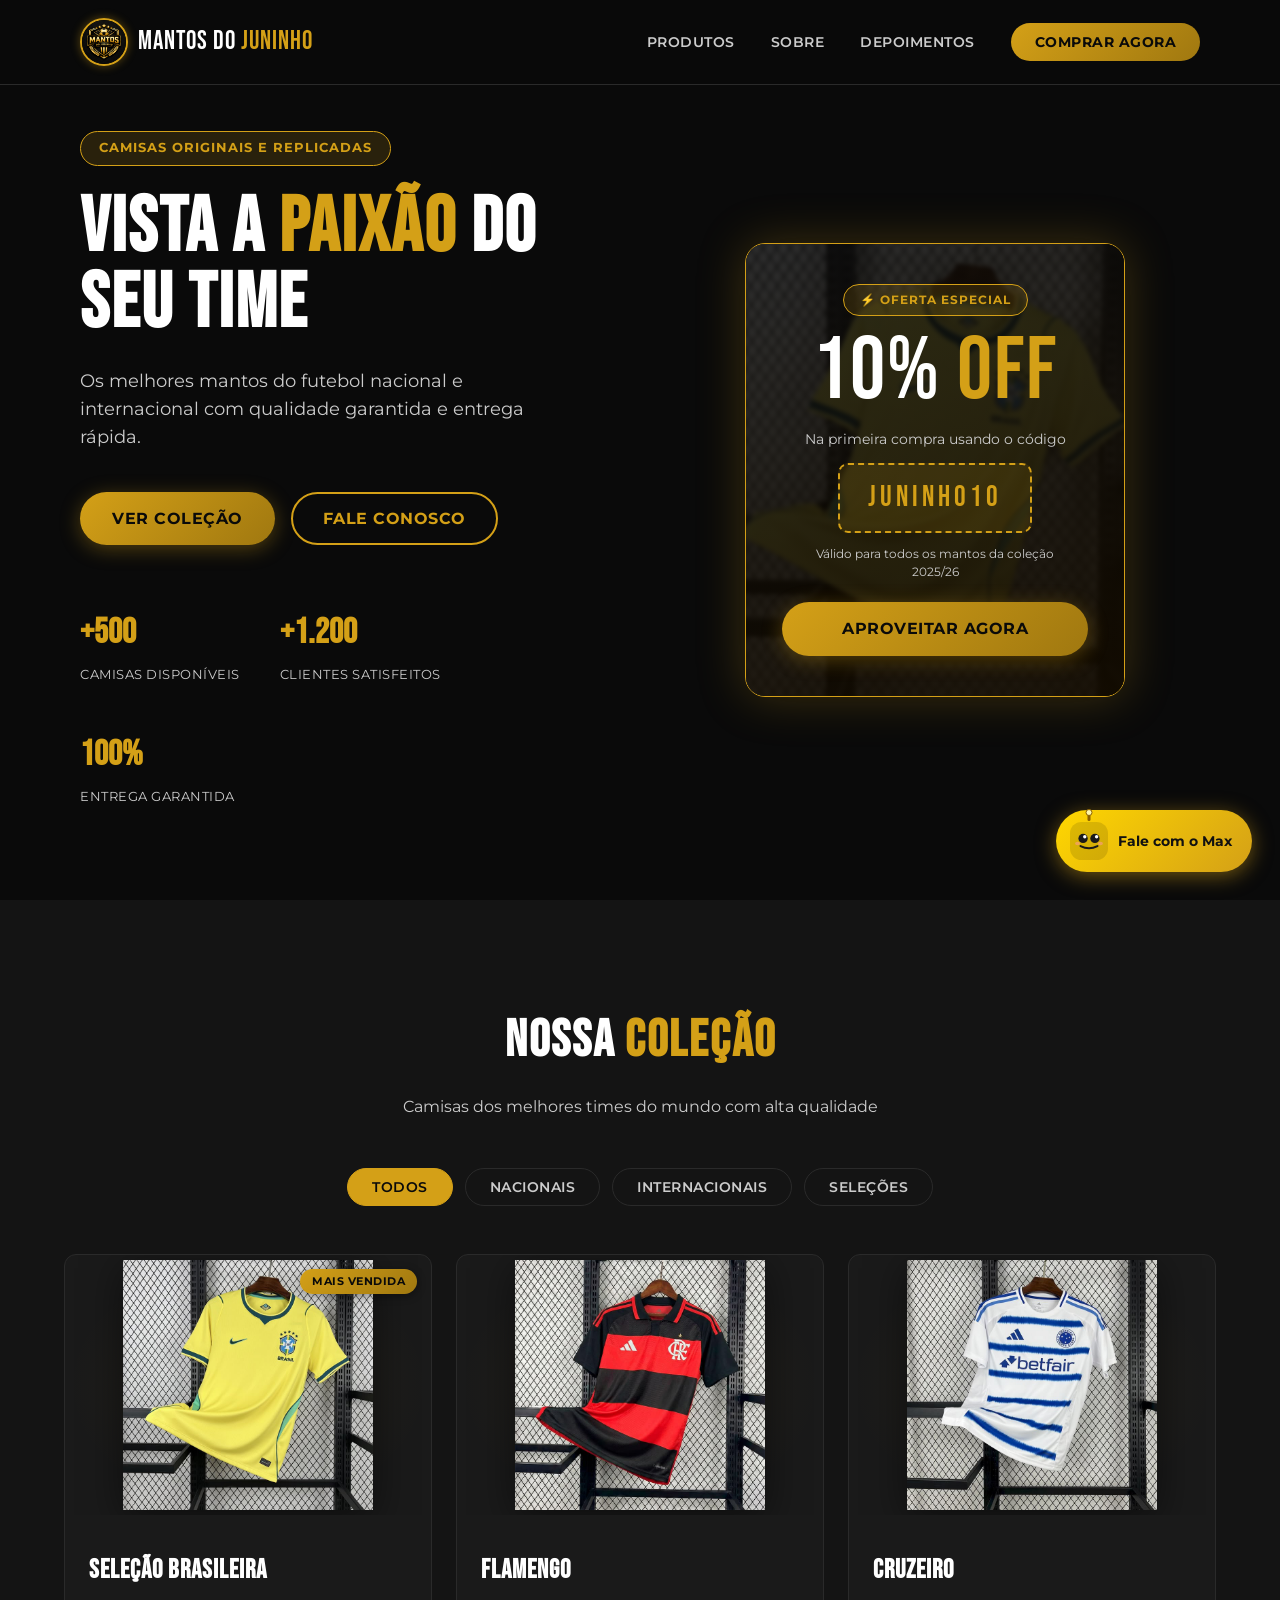
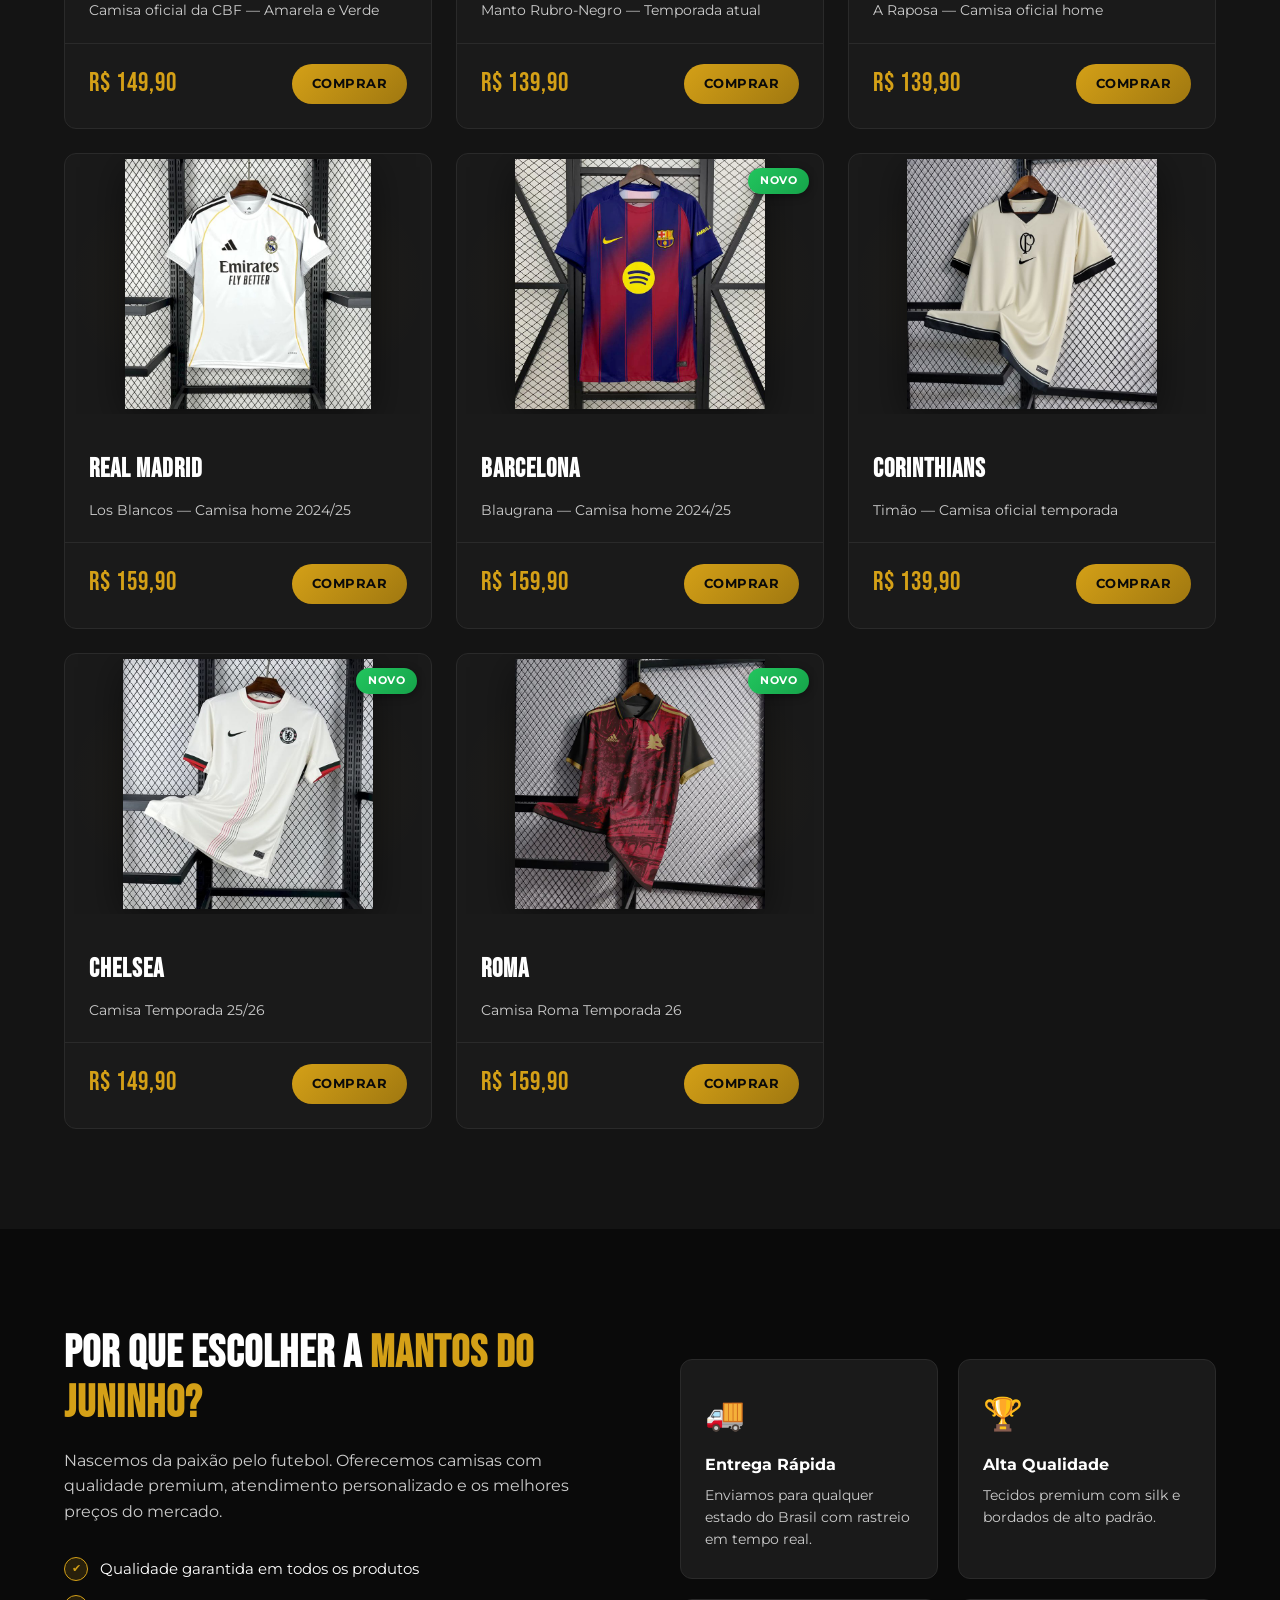
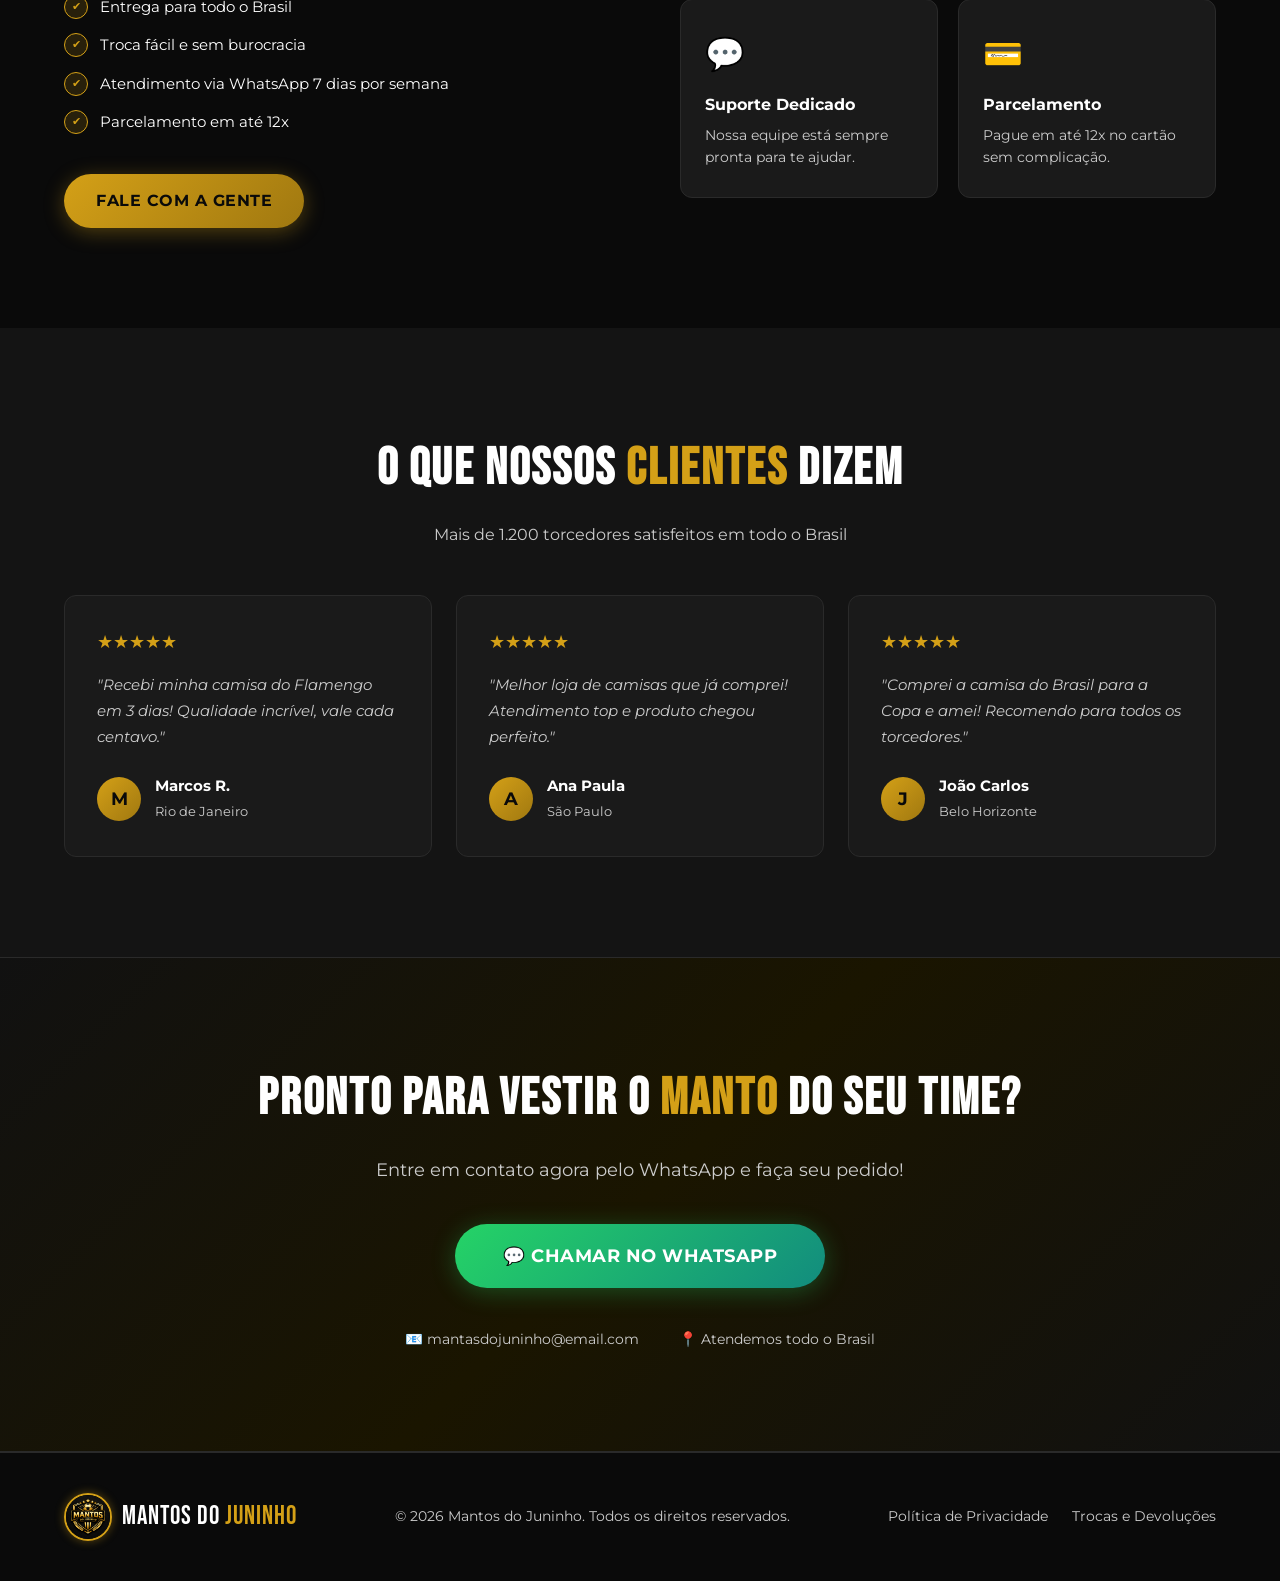
==== commit 0ebe0434: "Adicionar botao flutuante do Max na landing page Botao fixo no canto inferior direito com avatar do " ====
--- a/index.html
+++ b/index.html
@@ -203,5 +203,85 @@
   </footer>
 
   <script src="script.js"></script>
+
+  <!-- Botão flutuante do Max -->
+  <a href="/assistente" class="max-fab" title="Falar com o Max">
+    <span class="max-fab-avatar">
+      <svg xmlns="http://www.w3.org/2000/svg" viewBox="0 0 32 26" width="28" height="22">
+        <circle cx="9" cy="10" r="5.5" fill="#1a1a1a"/>
+        <circle cx="23" cy="10" r="5.5" fill="#1a1a1a"/>
+        <circle cx="11" cy="8" r="2" fill="white"/>
+        <circle cx="25" cy="8" r="2" fill="white"/>
+        <path d="M6 19 Q16 24 26 19" stroke="#1a1a1a" stroke-width="2.5" fill="none" stroke-linecap="round"/>
+        <ellipse cx="2.5" cy="16" rx="3" ry="2" fill="#ff9999" opacity="0.55"/>
+        <ellipse cx="29.5" cy="16" rx="3" ry="2" fill="#ff9999" opacity="0.55"/>
+      </svg>
+    </span>
+    <span class="max-fab-label">Fale com o Max</span>
+  </a>
+
+  <style>
+    .max-fab {
+      position: fixed;
+      bottom: 28px;
+      right: 28px;
+      display: flex;
+      align-items: center;
+      gap: 10px;
+      background: linear-gradient(135deg, #FFD700, #D4A017);
+      color: #111;
+      font-family: 'Montserrat', sans-serif;
+      font-weight: 700;
+      font-size: 14px;
+      text-decoration: none;
+      padding: 12px 20px 12px 14px;
+      border-radius: 50px;
+      box-shadow: 0 4px 20px rgba(212,160,23,0.5);
+      z-index: 9999;
+      transition: transform .2s, box-shadow .2s;
+    }
+    .max-fab:hover {
+      transform: translateY(-3px) scale(1.04);
+      box-shadow: 0 8px 28px rgba(212,160,23,0.65);
+    }
+    .max-fab-avatar {
+      width: 38px;
+      height: 38px;
+      background: rgba(0,0,0,0.12);
+      border-radius: 30%;
+      display: flex;
+      align-items: center;
+      justify-content: center;
+      position: relative;
+      flex-shrink: 0;
+    }
+    .max-fab-avatar::before {
+      content: '';
+      position: absolute;
+      top: -8px;
+      left: 50%;
+      transform: translateX(-50%);
+      width: 3px;
+      height: 7px;
+      background: #8B6000;
+      border-radius: 2px;
+    }
+    .max-fab-avatar::after {
+      content: '';
+      position: absolute;
+      top: -13px;
+      left: 50%;
+      transform: translateX(-50%);
+      width: 7px;
+      height: 7px;
+      background: #fff8aa;
+      border-radius: 50%;
+      border: 1.5px solid #8B6000;
+    }
+    @media (max-width: 480px) {
+      .max-fab-label { display: none; }
+      .max-fab { padding: 14px; }
+    }
+  </style>
 </body>
 </html>
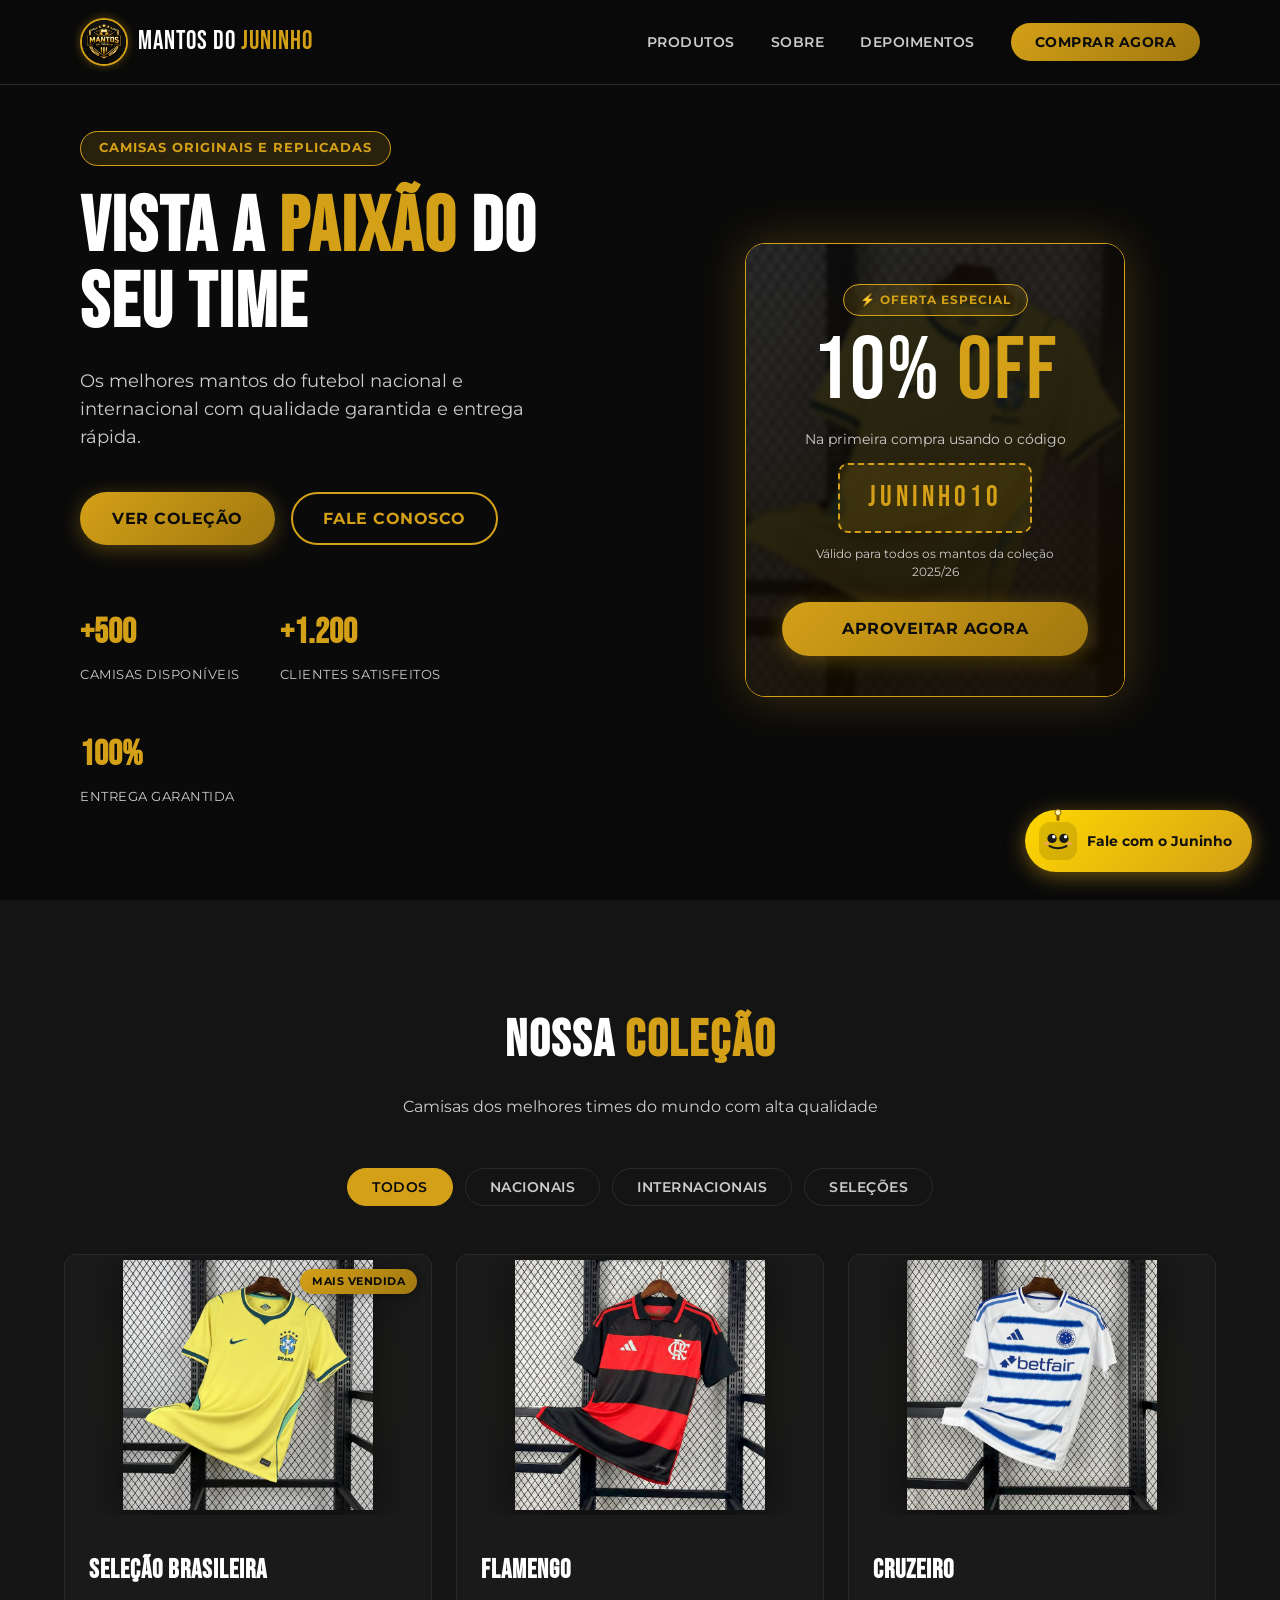
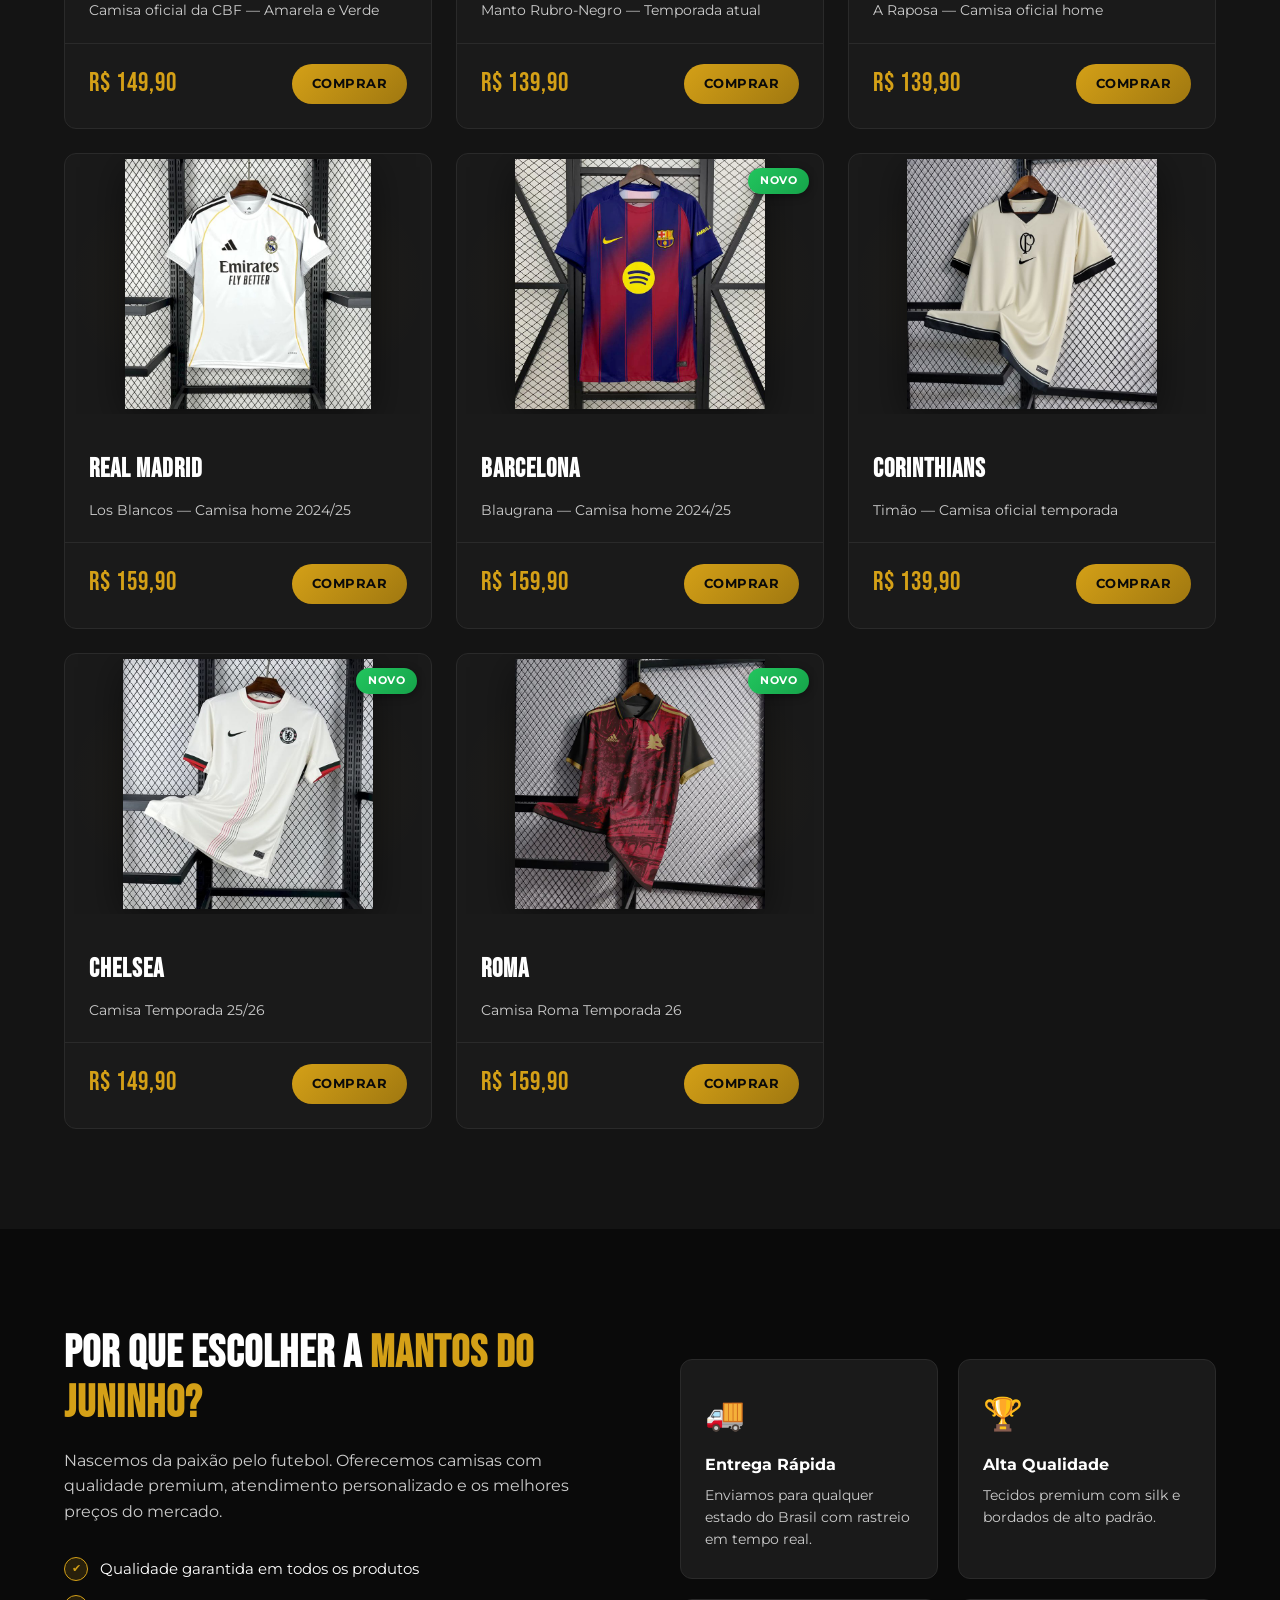
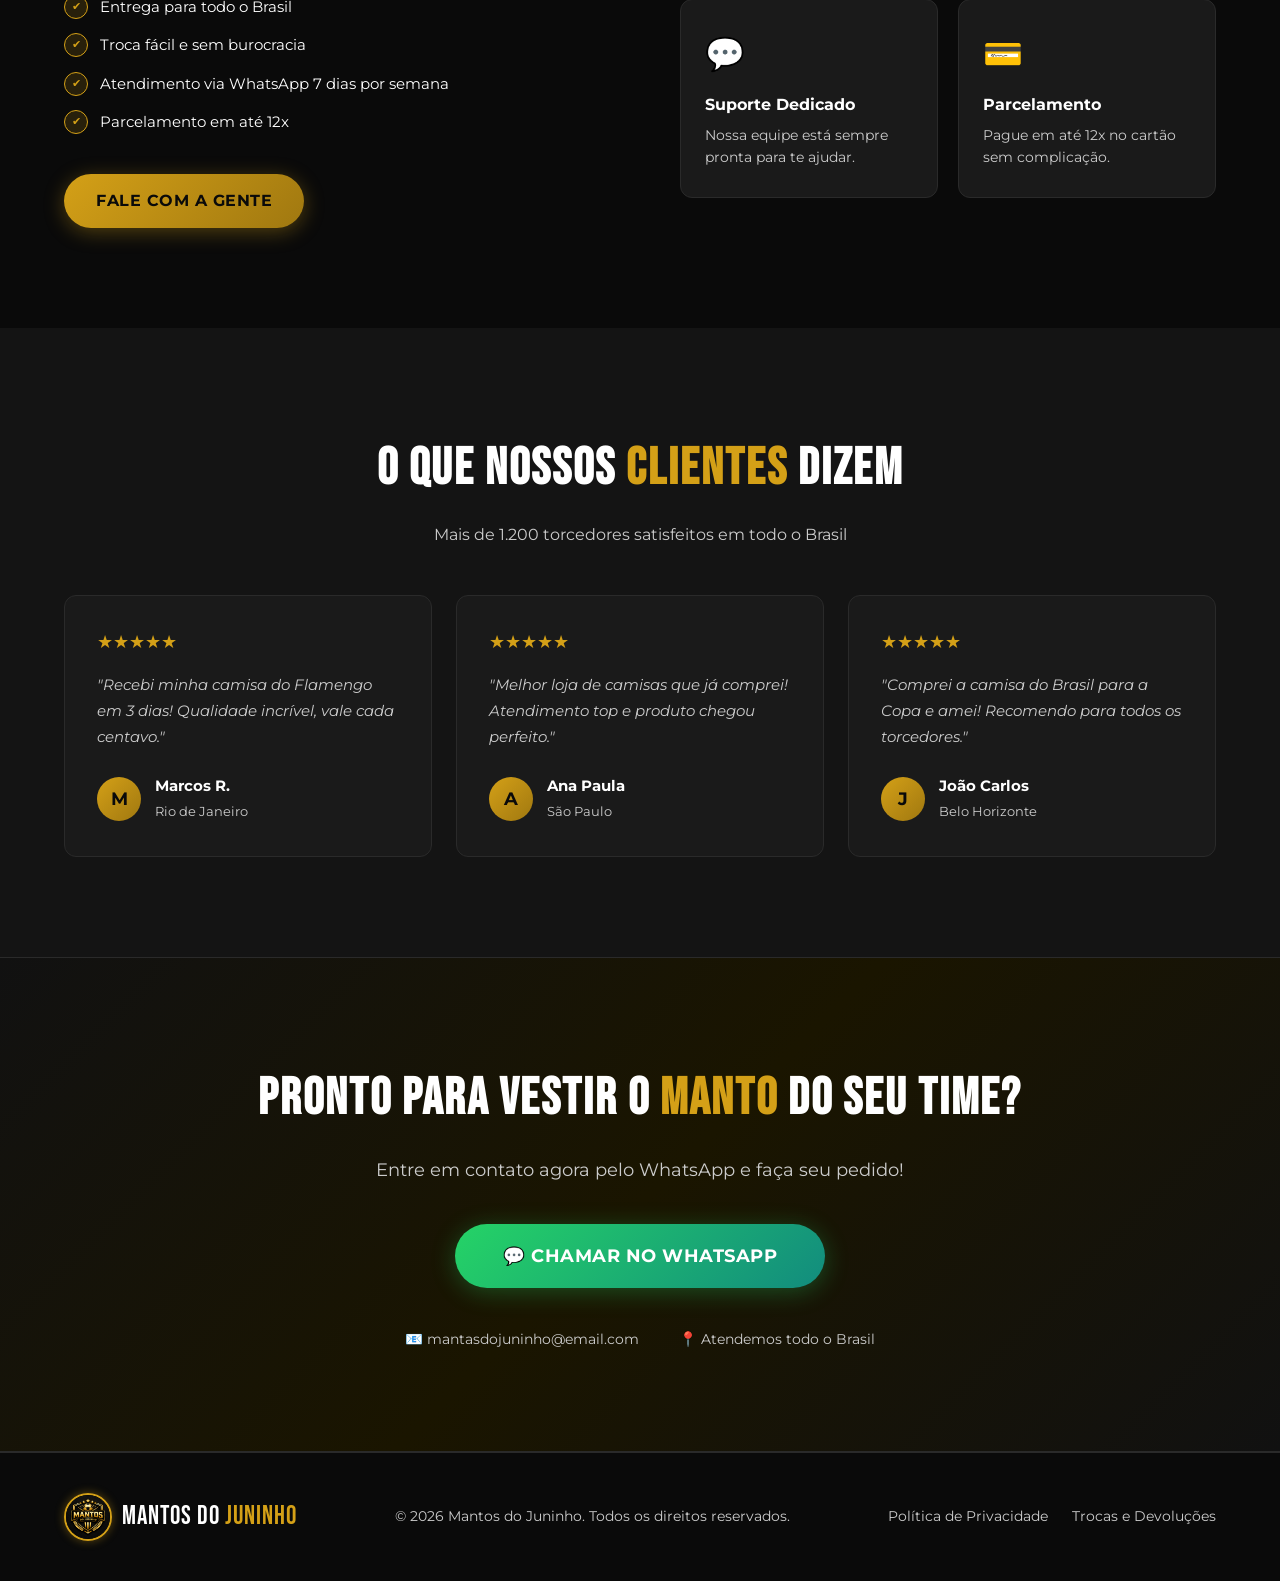
==== commit 7800cfc8: "Renomear assistente de Max para Juninho - api/max.py renomeado para api/juninho.py - vercel.json atu" ====
--- a/index.html
+++ b/index.html
@@ -204,8 +204,8 @@
 
   <script src="script.js"></script>
 
-  <!-- Botão flutuante do Max -->
-  <a href="/assistente" class="max-fab" title="Falar com o Max">
+  <!-- Botão flutuante do Juninho -->
+  <a href="/assistente" class="max-fab" title="Falar com o Juninho">
     <span class="max-fab-avatar">
       <svg xmlns="http://www.w3.org/2000/svg" viewBox="0 0 32 26" width="28" height="22">
         <circle cx="9" cy="10" r="5.5" fill="#1a1a1a"/>
@@ -217,7 +217,7 @@
         <ellipse cx="29.5" cy="16" rx="3" ry="2" fill="#ff9999" opacity="0.55"/>
       </svg>
     </span>
-    <span class="max-fab-label">Fale com o Max</span>
+    <span class="max-fab-label">Fale com o Juninho</span>
   </a>
 
   <style>
